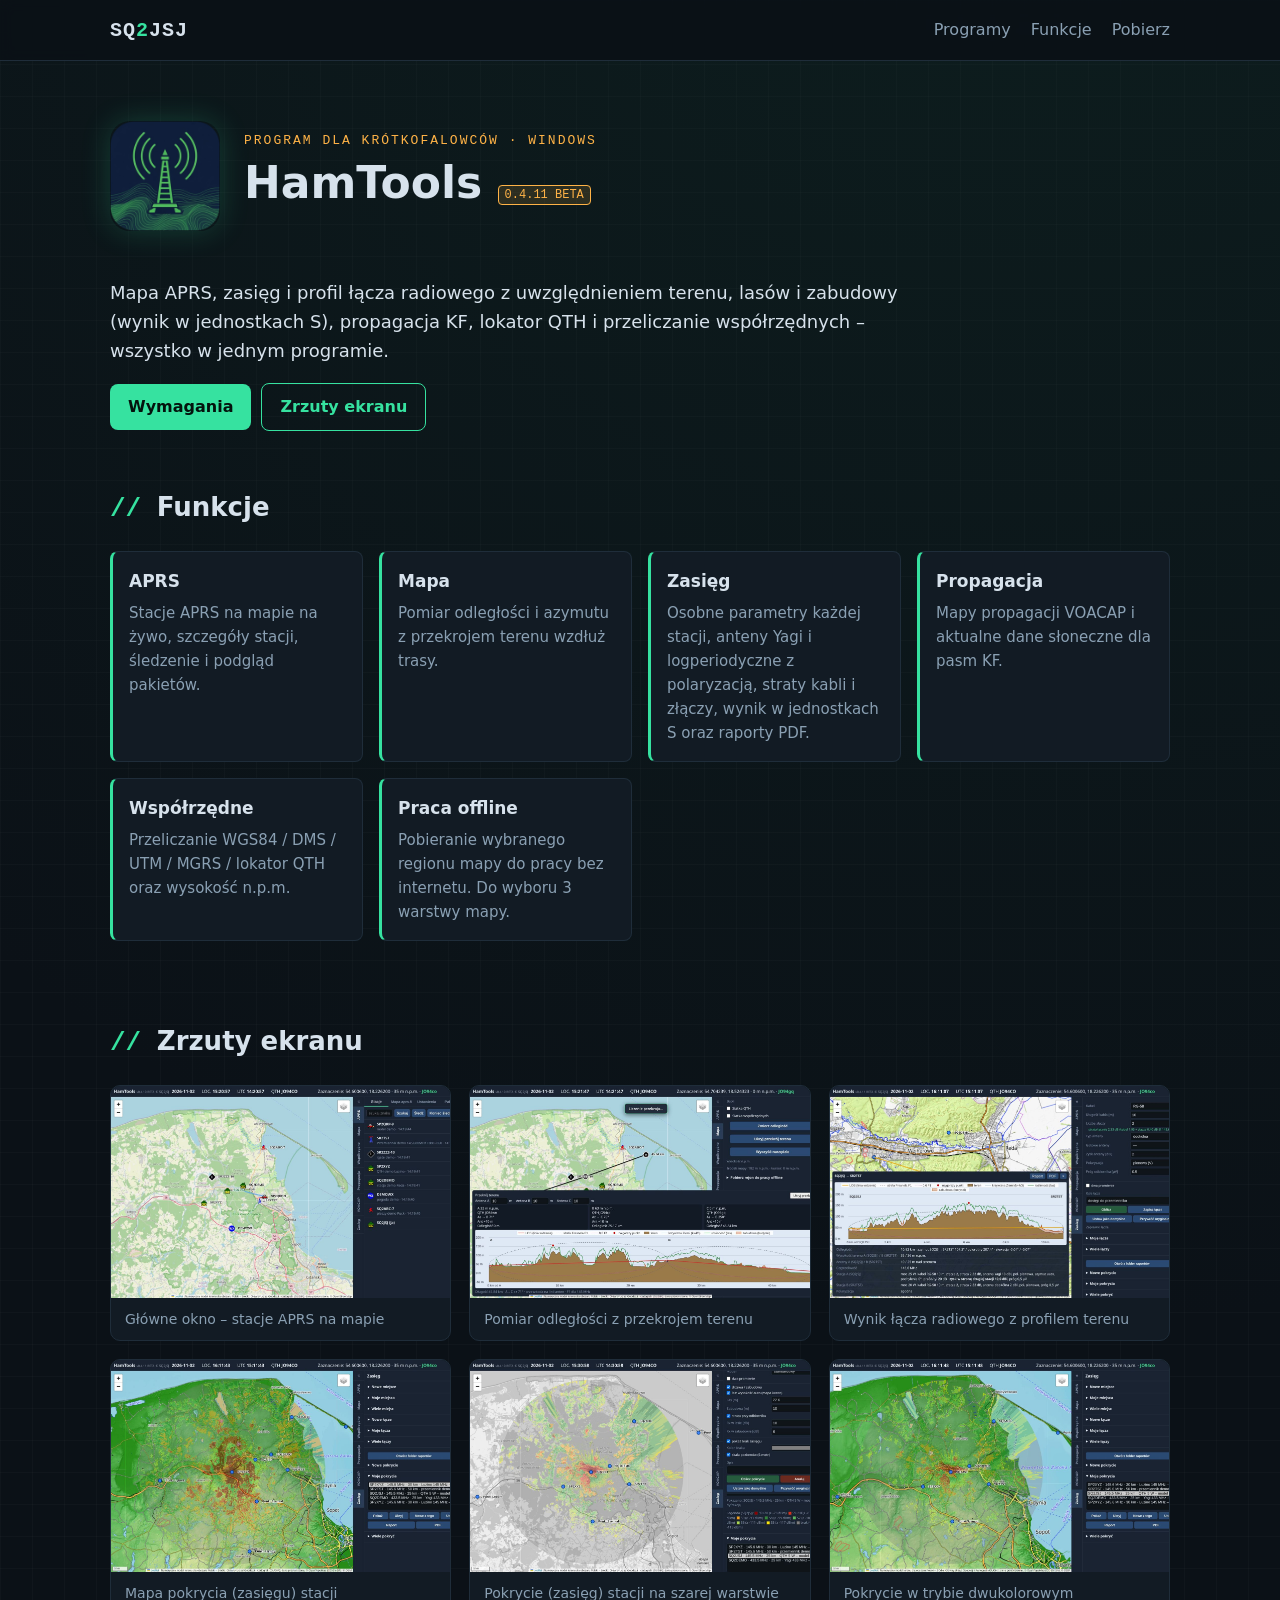
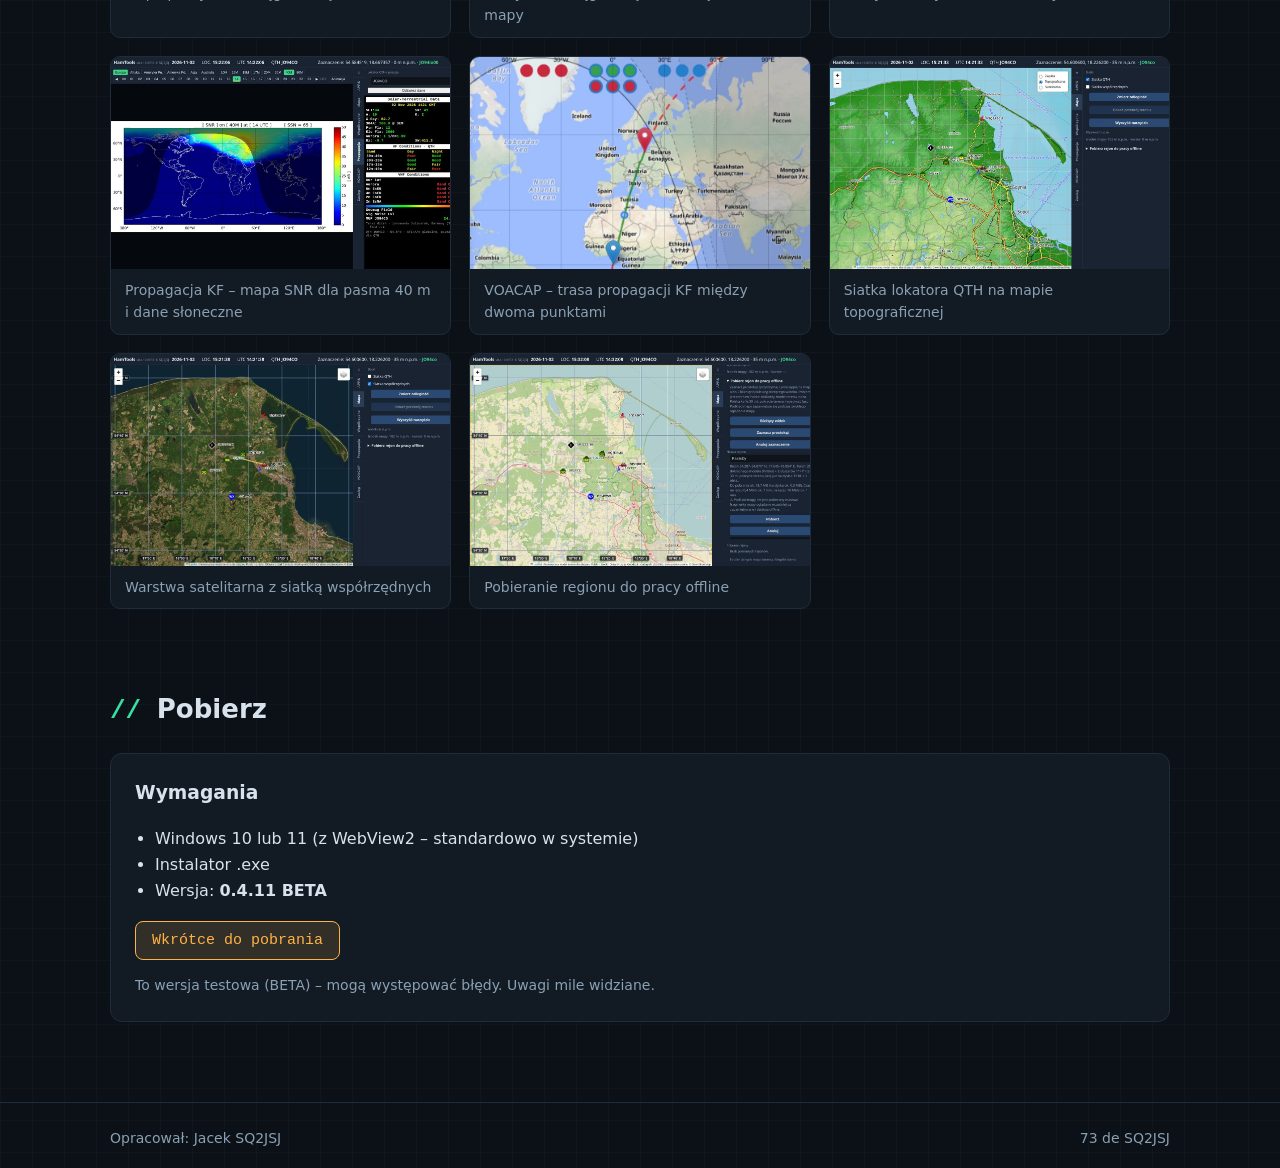
==== programy/hamtools.html @ 062925ce "Strona SQ2JSJ: HamTools" ====
<!DOCTYPE html><html lang="pl"><head><meta charset="utf-8"><meta name="viewport" content="width=device-width,initial-scale=1">
<title>HamTools – program dla krótkofalowców | SQ2JSJ</title><meta name="description" content="HamTools – mapa APRS, zasięg łącza radiowego, propagacja KF, lokator QTH. Program dla Windows.">
<link rel="icon" href="../assets/favicon.png"><link rel="stylesheet" href="../assets/style.css"></head><body>
<header><div class="wrap"><a class="logo" href="../index.html">SQ<span>2</span>JSJ</a><nav><a href="../index.html#programy">Programy</a><a href="#funkcje">Funkcje</a><a href="#pobierz">Pobierz</a></nav></div></header>
<main class="wrap">
<div class="phead"><img src="../assets/img/hamtools-icon.png" alt="Ikona HamTools"><div><div class="tag">Program dla krótkofalowców · Windows</div><h1>HamTools <span class="badge">0.4.11 BETA</span></h1></div></div>
<p style="font-size:18px;max-width:800px">Mapa APRS, zasięg i profil łącza radiowego z uwzględnieniem terenu, lasów i zabudowy (wynik w jednostkach S), propagacja KF, lokator QTH i przeliczanie współrzędnych – wszystko w jednym programie.</p>
<p><a class="btn" href="#pobierz">Wymagania</a><a class="btn ghost" href="#galeria">Zrzuty ekranu</a></p>
<section id="funkcje"><h2>Funkcje</h2><div class="feat">
<div><h3>APRS</h3><p>Stacje APRS na mapie na żywo, szczegóły stacji, śledzenie i podgląd pakietów.</p></div>
<div><h3>Mapa</h3><p>Pomiar odległości i azymutu z przekrojem terenu wzdłuż trasy.</p></div>
<div><h3>Zasięg</h3><p>Osobne parametry każdej stacji, anteny Yagi i logperiodyczne z polaryzacją, straty kabli i złączy, wynik w jednostkach S oraz raporty PDF.</p></div>
<div><h3>Propagacja</h3><p>Mapy propagacji VOACAP i aktualne dane słoneczne dla pasm KF.</p></div>
<div><h3>Współrzędne</h3><p>Przeliczanie WGS84 / DMS / UTM / MGRS / lokator QTH oraz wysokość n.p.m.</p></div>
<div><h3>Praca offline</h3><p>Pobieranie wybranego regionu mapy do pracy bez internetu. Do wyboru 3 warstwy mapy.</p></div>
</div></section>
<section id="galeria"><h2>Zrzuty ekranu</h2><div class="gal">
<figure><img src="../assets/img/01-glowne.jpg" alt="Główne okno – stacje APRS na mapie" loading="lazy"><figcaption>Główne okno – stacje APRS na mapie</figcaption></figure>
<figure><img src="../assets/img/16-przekroj.jpg" alt="Pomiar odległości z przekrojem terenu" loading="lazy"><figcaption>Pomiar odległości z przekrojem terenu</figcaption></figure>
<figure><img src="../assets/img/27-wynik-lacza.jpg" alt="Wynik łącza radiowego z profilem terenu" loading="lazy"><figcaption>Wynik łącza radiowego z profilem terenu</figcaption></figure>
<figure><img src="../assets/img/32-pokrycie-mapa.jpg" alt="Mapa pokrycia (zasięgu) stacji" loading="lazy"><figcaption>Mapa pokrycia (zasięgu) stacji</figcaption></figure>
<figure><img src="../assets/img/32b-pokrycie-szara.jpg" alt="Pokrycie (zasięg) stacji na szarej warstwie mapy" loading="lazy"><figcaption>Pokrycie (zasięg) stacji na szarej warstwie mapy</figcaption></figure>
<figure><img src="../assets/img/33-pokrycie-dwukolor.jpg" alt="Pokrycie w trybie dwukolorowym" loading="lazy"><figcaption>Pokrycie w trybie dwukolorowym</figcaption></figure>
<figure><img src="../assets/img/19-propagacja.jpg" alt="Propagacja KF – mapa SNR dla pasma 40 m i dane słoneczne" loading="lazy"><figcaption>Propagacja KF – mapa SNR dla pasma 40 m i dane słoneczne</figcaption></figure>
<figure><img src="../assets/img/37-voacap-mapa.jpg" alt="VOACAP – trasa propagacji KF między dwoma punktami" loading="lazy"><figcaption>VOACAP – trasa propagacji KF między dwoma punktami</figcaption></figure>
<figure><img src="../assets/img/13-mapa-topo-qth.jpg" alt="Siatka lokatora QTH na mapie topograficznej" loading="lazy"><figcaption>Siatka lokatora QTH na mapie topograficznej</figcaption></figure>
<figure><img src="../assets/img/14-mapa-sat-wsp.jpg" alt="Warstwa satelitarna z siatką współrzędnych" loading="lazy"><figcaption>Warstwa satelitarna z siatką współrzędnych</figcaption></figure>
<figure><img src="../assets/img/16b-offline.jpg" alt="Pobieranie regionu do pracy offline" loading="lazy"><figcaption>Pobieranie regionu do pracy offline</figcaption></figure>
</div></section>
<section id="pobierz"><h2>Pobierz</h2><div class="req"><h3 style="margin-top:0">Wymagania</h3><ul>
<li>Windows 10 lub 11 (z WebView2 – standardowo w systemie)</li><li>Instalator .exe</li><li>Wersja: <strong>0.4.11 BETA</strong></li></ul>
<span class="badge soonbadge">Wkrótce do pobrania</span>
<p style="color:var(--mut);font-size:14px;margin-bottom:0">To wersja testowa (BETA) – mogą występować błędy. Uwagi mile widziane.</p></div></section>
</main><div id="lb"><img alt=""></div><footer><div class="wrap"><span>Opracował: Jacek SQ2JSJ</span><span>73 de SQ2JSJ</span></div></footer>
<script>const lb=document.getElementById('lb');document.querySelectorAll('.gal img').forEach(i=>i.onclick=()=>{lb.firstChild.src=i.src;lb.style.display='flex'});lb.onclick=()=>lb.style.display='none';</script>
</body></html>
---- assets/style.css ----
:root{--bg:#0b1117;--panel:#121b24;--line:#1f2d3a;--txt:#d7e2ec;--mut:#8aa0b3;--acc:#36e2a0;--acc2:#ffb347}
*{box-sizing:border-box}html{scroll-behavior:smooth}
body{margin:0;font:16px/1.6 system-ui,"Segoe UI",Roboto,sans-serif;color:var(--txt);background:var(--bg);background-image:radial-gradient(circle at 80% -10%,#123a2e55,transparent 50%),linear-gradient(#ffffff05 1px,transparent 1px),linear-gradient(90deg,#ffffff05 1px,transparent 1px);background-size:auto,32px 32px,32px 32px}
a{color:var(--acc)}.wrap{max-width:1100px;margin:0 auto;padding:0 20px}
header{border-bottom:1px solid var(--line);background:#0b1117dd;position:sticky;top:0;z-index:5;backdrop-filter:blur(6px)}
header .wrap{display:flex;align-items:center;justify-content:space-between;height:60px}
.logo{font:700 20px ui-monospace,Consolas,monospace;color:var(--txt);text-decoration:none;letter-spacing:1px}.logo span{color:var(--acc)}
nav a{color:var(--mut);text-decoration:none;margin-left:20px}nav a:hover{color:var(--acc)}
.hero{padding:80px 0 50px}.hero h1{font-size:clamp(32px,6vw,56px);margin:0 0 10px;line-height:1.1}
.hero h1 .cs{font-family:ui-monospace,Consolas,monospace;color:var(--acc);text-shadow:0 0 18px #36e2a066}
.hero p{color:var(--mut);max-width:640px;font-size:18px}.tag{font:13px ui-monospace,monospace;color:var(--acc2);letter-spacing:2px;text-transform:uppercase}
.wave{height:40px;margin-top:20px;opacity:.7}
section{padding:40px 0}h2{font-size:26px;margin:0 0 20px}h2:before{content:"// ";color:var(--acc);font-family:monospace}
.cards{display:grid;grid-template-columns:repeat(auto-fill,minmax(300px,1fr));gap:20px}
.card{background:var(--panel);border:1px solid var(--line);border-radius:12px;padding:22px;display:flex;flex-direction:column;transition:.2s}
.card:hover{border-color:var(--acc);transform:translateY(-2px)}
.card .top{display:flex;gap:14px;align-items:center}.card img{width:56px;height:56px;border-radius:10px}
.card h3{margin:0}.card p{color:var(--mut);flex:1}.ver{font:12px monospace;color:var(--acc2)}
.card.soon{border-style:dashed;opacity:.6;justify-content:center;text-align:center}
.btn{display:inline-block;padding:10px 18px;border-radius:8px;background:var(--acc);color:#04130d;font-weight:700;text-decoration:none;border:0}
.btn.ghost{background:transparent;color:var(--acc);border:1px solid var(--acc)}.btn+.btn{margin-left:10px}
.phead{display:flex;gap:24px;align-items:center;flex-wrap:wrap;padding:60px 0 30px}.phead img{width:110px;height:110px;border-radius:20px;box-shadow:0 0 30px #36e2a033}
.phead h1{margin:0;font-size:44px}
.feat{display:grid;grid-template-columns:repeat(auto-fill,minmax(250px,1fr));gap:16px}
.feat div{background:var(--panel);border:1px solid var(--line);border-left:3px solid var(--acc);border-radius:8px;padding:16px}.feat h3{margin:0 0 6px;font-size:17px}.feat p{margin:0;color:var(--mut);font-size:15px}
.gal{display:grid;grid-template-columns:repeat(auto-fill,minmax(320px,1fr));gap:18px}
.gal figure{margin:0;background:var(--panel);border:1px solid var(--line);border-radius:10px;overflow:hidden}
.gal img{width:100%;display:block;aspect-ratio:16/10;object-fit:cover;object-position:top left;cursor:zoom-in}.gal figcaption{padding:10px 14px;color:var(--mut);font-size:14px}
.req{background:var(--panel);border:1px solid var(--line);border-radius:12px;padding:24px}.req ul{margin:0 0 18px;padding-left:20px}
.badge{font:12px monospace;background:#ffb34722;color:var(--acc2);border:1px solid var(--acc2);border-radius:4px;padding:2px 6px}
#lb{position:fixed;inset:0;background:#000d;display:none;align-items:center;justify-content:center;z-index:9;cursor:zoom-out}#lb img{max-width:95vw;max-height:92vh}
footer{border-top:1px solid var(--line);margin-top:40px;padding:24px 0;color:var(--mut);font-size:14px}footer .wrap{display:flex;justify-content:space-between;flex-wrap:wrap;gap:8px}
@media(max-width:600px){nav a{margin-left:12px;font-size:14px}.hero{padding:50px 0 30px}.phead h1{font-size:34px}.btn+.btn{margin:10px 0 0}}
.soonbadge{display:inline-block;font-size:15px;padding:10px 16px;border-radius:8px}
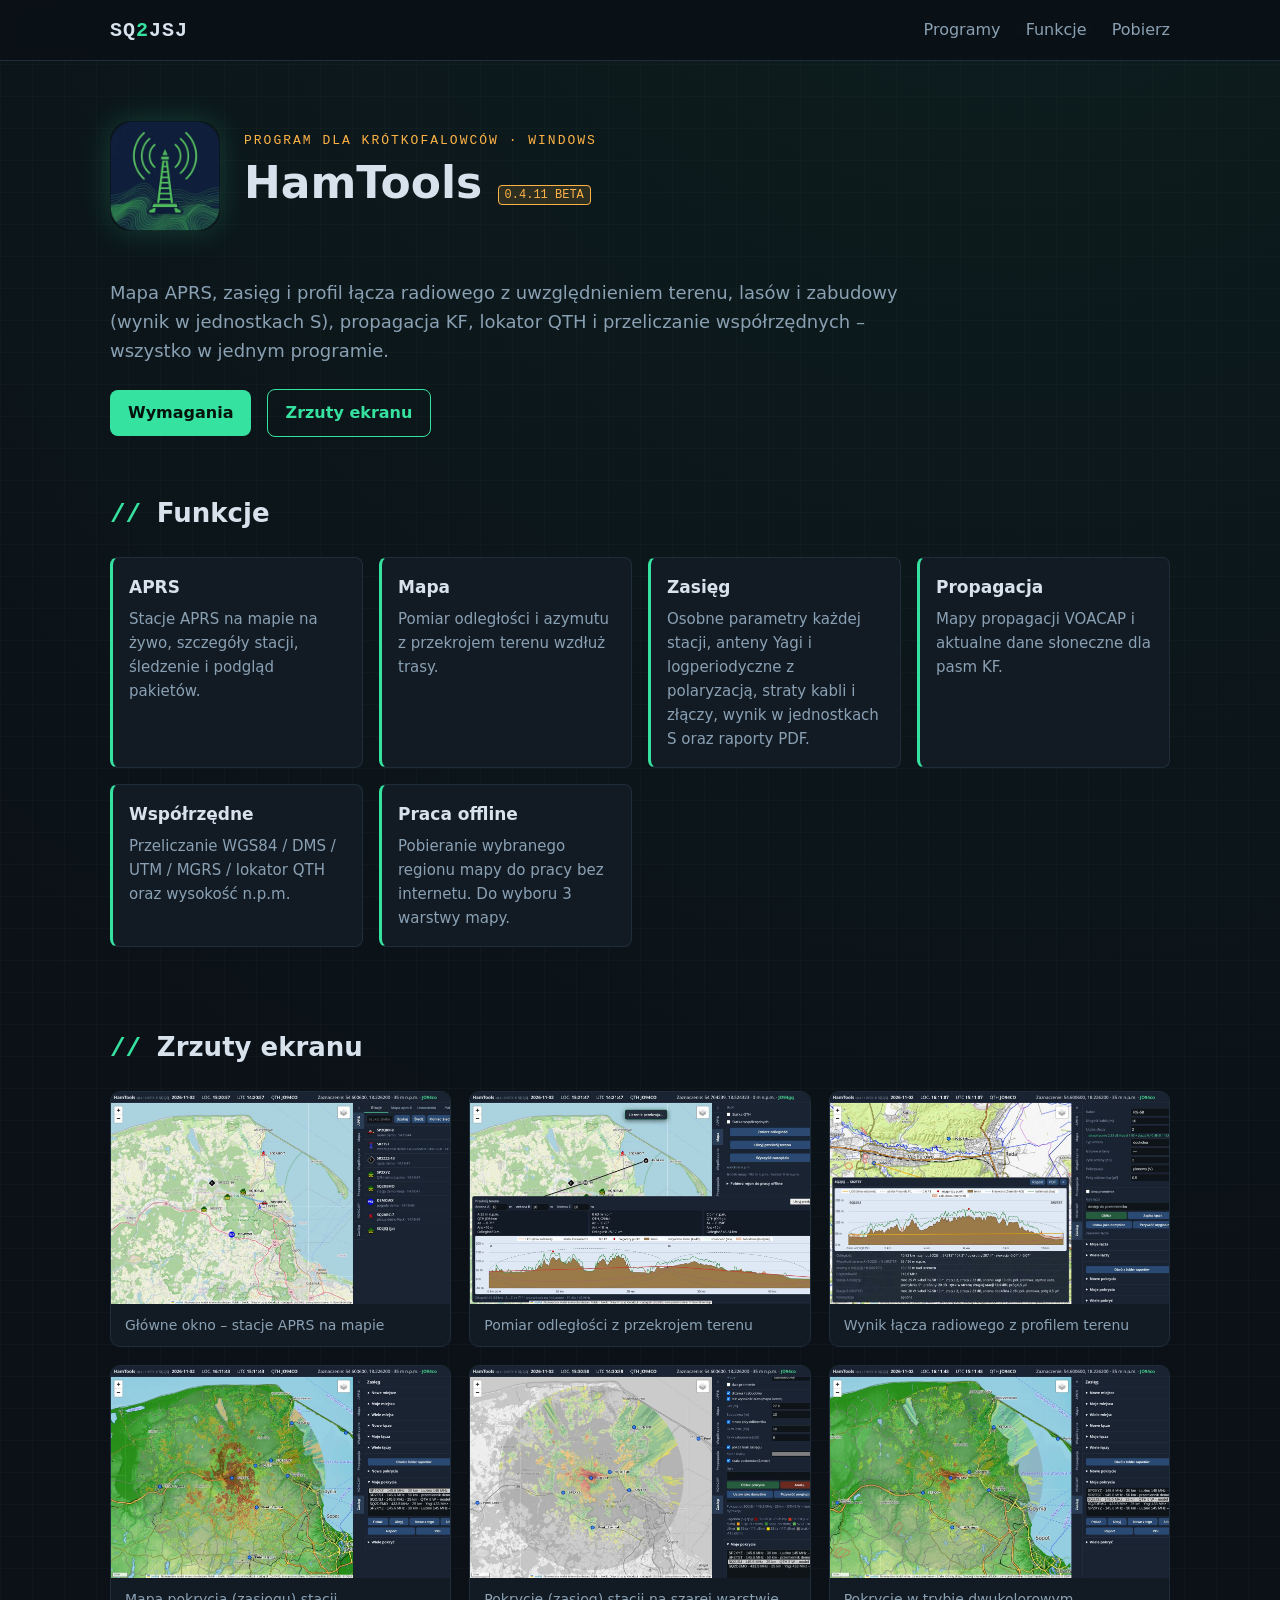
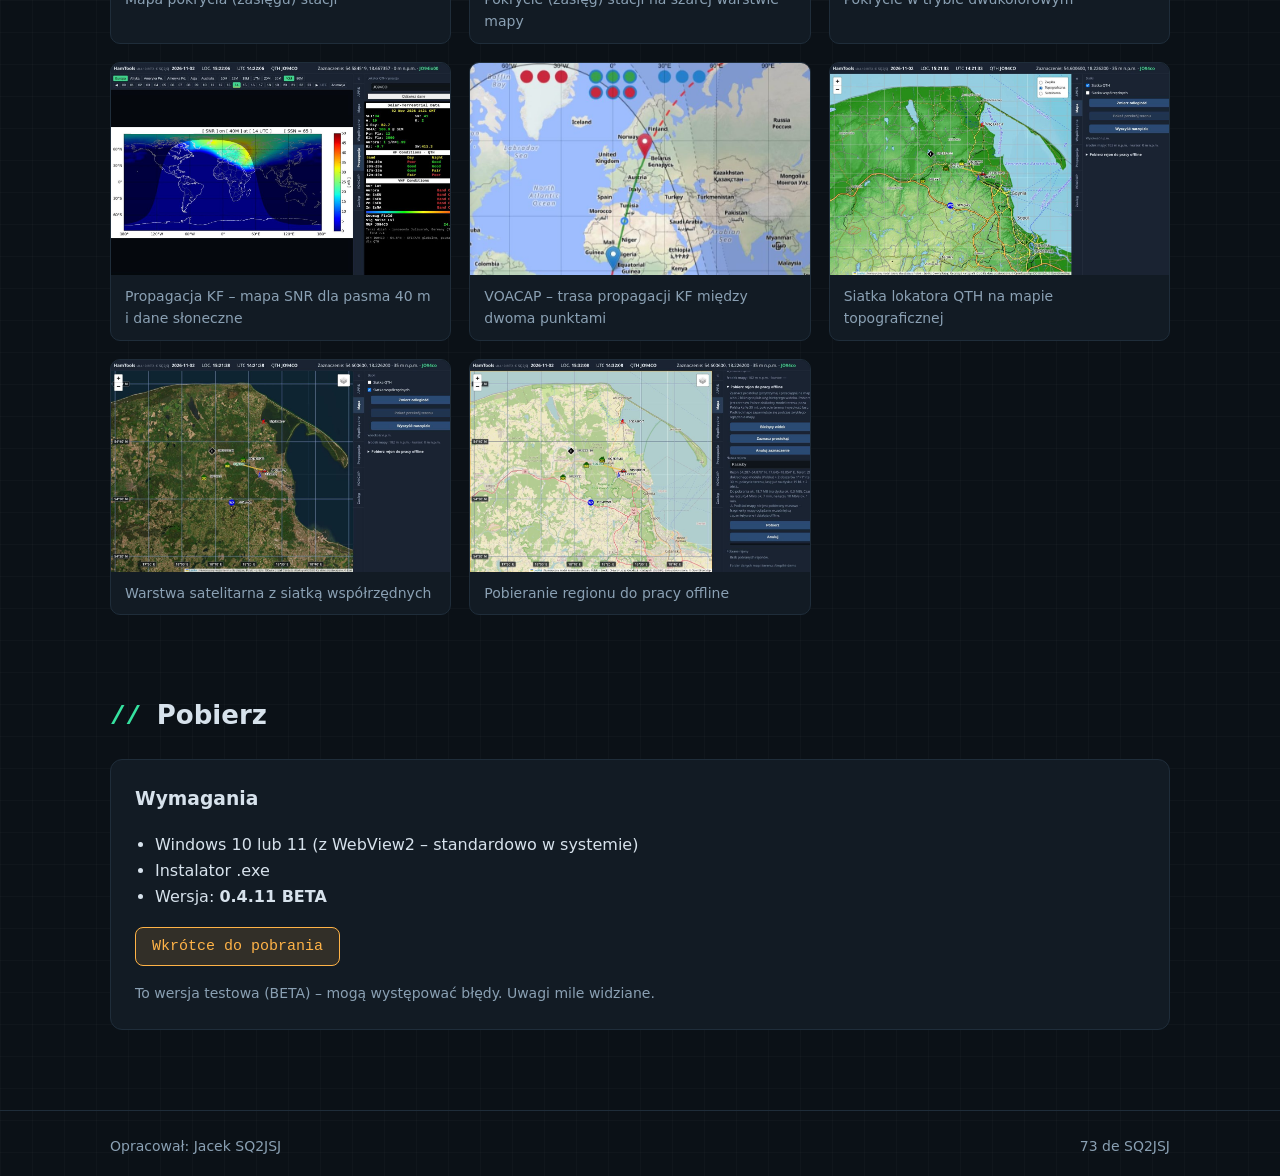
==== commit fb079800: "Update hamtools.html" ====
--- a/programy/hamtools.html
+++ b/programy/hamtools.html
@@ -1,36 +1,92 @@
-<!DOCTYPE html><html lang="pl"><head><meta charset="utf-8"><meta name="viewport" content="width=device-width,initial-scale=1">
-<title>HamTools – program dla krótkofalowców | SQ2JSJ</title><meta name="description" content="HamTools – mapa APRS, zasięg łącza radiowego, propagacja KF, lokator QTH. Program dla Windows.">
-<link rel="icon" href="../assets/favicon.png"><link rel="stylesheet" href="../assets/style.css"></head><body>
-<header><div class="wrap"><a class="logo" href="../index.html">SQ<span>2</span>JSJ</a><nav><a href="../index.html#programy">Programy</a><a href="#funkcje">Funkcje</a><a href="#pobierz">Pobierz</a></nav></div></header>
+<!DOCTYPE html>
+<html lang="pl">
+<head>
+<meta charset="utf-8">
+<meta name="viewport" content="width=device-width,initial-scale=1">
+<title>HamTools – program dla krótkofalowców | SQ2JSJ</title>
+<meta name="description" content="HamTools – mapa APRS, zasięg łącza radiowego, propagacja KF, lokator QTH. Program dla Windows.">
+<link rel="icon" href="../assets/favicon.png">
+<link rel="stylesheet" href="../assets/style.css">
+</head>
+<body>
+<header>
+  <div class="wrap">
+    <a class="logo" href="../index.html">SQ<span>2</span>JSJ</a>
+    <nav>
+      <a href="../index.html#programy">Programy</a>
+      <a href="#funkcje">Funkcje</a>
+      <a href="#pobierz">Pobierz</a>
+    </nav>
+  </div>
+</header>
 <main class="wrap">
-<div class="phead"><img src="../assets/img/hamtools-icon.png" alt="Ikona HamTools"><div><div class="tag">Program dla krótkofalowców · Windows</div><h1>HamTools <span class="badge">0.4.11 BETA</span></h1></div></div>
-<p style="font-size:18px;max-width:800px">Mapa APRS, zasięg i profil łącza radiowego z uwzględnieniem terenu, lasów i zabudowy (wynik w jednostkach S), propagacja KF, lokator QTH i przeliczanie współrzędnych – wszystko w jednym programie.</p>
-<p><a class="btn" href="#pobierz">Wymagania</a><a class="btn ghost" href="#galeria">Zrzuty ekranu</a></p>
-<section id="funkcje"><h2>Funkcje</h2><div class="feat">
-<div><h3>APRS</h3><p>Stacje APRS na mapie na żywo, szczegóły stacji, śledzenie i podgląd pakietów.</p></div>
-<div><h3>Mapa</h3><p>Pomiar odległości i azymutu z przekrojem terenu wzdłuż trasy.</p></div>
-<div><h3>Zasięg</h3><p>Osobne parametry każdej stacji, anteny Yagi i logperiodyczne z polaryzacją, straty kabli i złączy, wynik w jednostkach S oraz raporty PDF.</p></div>
-<div><h3>Propagacja</h3><p>Mapy propagacji VOACAP i aktualne dane słoneczne dla pasm KF.</p></div>
-<div><h3>Współrzędne</h3><p>Przeliczanie WGS84 / DMS / UTM / MGRS / lokator QTH oraz wysokość n.p.m.</p></div>
-<div><h3>Praca offline</h3><p>Pobieranie wybranego regionu mapy do pracy bez internetu. Do wyboru 3 warstwy mapy.</p></div>
-</div></section>
-<section id="galeria"><h2>Zrzuty ekranu</h2><div class="gal">
-<figure><img src="../assets/img/01-glowne.jpg" alt="Główne okno – stacje APRS na mapie" loading="lazy"><figcaption>Główne okno – stacje APRS na mapie</figcaption></figure>
-<figure><img src="../assets/img/16-przekroj.jpg" alt="Pomiar odległości z przekrojem terenu" loading="lazy"><figcaption>Pomiar odległości z przekrojem terenu</figcaption></figure>
-<figure><img src="../assets/img/27-wynik-lacza.jpg" alt="Wynik łącza radiowego z profilem terenu" loading="lazy"><figcaption>Wynik łącza radiowego z profilem terenu</figcaption></figure>
-<figure><img src="../assets/img/32-pokrycie-mapa.jpg" alt="Mapa pokrycia (zasięgu) stacji" loading="lazy"><figcaption>Mapa pokrycia (zasięgu) stacji</figcaption></figure>
-<figure><img src="../assets/img/32b-pokrycie-szara.jpg" alt="Pokrycie (zasięg) stacji na szarej warstwie mapy" loading="lazy"><figcaption>Pokrycie (zasięg) stacji na szarej warstwie mapy</figcaption></figure>
-<figure><img src="../assets/img/33-pokrycie-dwukolor.jpg" alt="Pokrycie w trybie dwukolorowym" loading="lazy"><figcaption>Pokrycie w trybie dwukolorowym</figcaption></figure>
-<figure><img src="../assets/img/19-propagacja.jpg" alt="Propagacja KF – mapa SNR dla pasma 40 m i dane słoneczne" loading="lazy"><figcaption>Propagacja KF – mapa SNR dla pasma 40 m i dane słoneczne</figcaption></figure>
-<figure><img src="../assets/img/37-voacap-mapa.jpg" alt="VOACAP – trasa propagacji KF między dwoma punktami" loading="lazy"><figcaption>VOACAP – trasa propagacji KF między dwoma punktami</figcaption></figure>
-<figure><img src="../assets/img/13-mapa-topo-qth.jpg" alt="Siatka lokatora QTH na mapie topograficznej" loading="lazy"><figcaption>Siatka lokatora QTH na mapie topograficznej</figcaption></figure>
-<figure><img src="../assets/img/14-mapa-sat-wsp.jpg" alt="Warstwa satelitarna z siatką współrzędnych" loading="lazy"><figcaption>Warstwa satelitarna z siatką współrzędnych</figcaption></figure>
-<figure><img src="../assets/img/16b-offline.jpg" alt="Pobieranie regionu do pracy offline" loading="lazy"><figcaption>Pobieranie regionu do pracy offline</figcaption></figure>
-</div></section>
-<section id="pobierz"><h2>Pobierz</h2><div class="req"><h3 style="margin-top:0">Wymagania</h3><ul>
-<li>Windows 10 lub 11 (z WebView2 – standardowo w systemie)</li><li>Instalator .exe</li><li>Wersja: <strong>0.4.11 BETA</strong></li></ul>
-<span class="badge soonbadge">Wkrótce do pobrania</span>
-<p style="color:var(--mut);font-size:14px;margin-bottom:0">To wersja testowa (BETA) – mogą występować błędy. Uwagi mile widziane.</p></div></section>
-</main><div id="lb"><img alt=""></div><footer><div class="wrap"><span>Opracował: Jacek SQ2JSJ</span><span>73 de SQ2JSJ</span></div></footer>
-<script>const lb=document.getElementById('lb');document.querySelectorAll('.gal img').forEach(i=>i.onclick=()=>{lb.firstChild.src=i.src;lb.style.display='flex'});lb.onclick=()=>lb.style.display='none';</script>
-</body></html>
+  <div class="phead">
+    <img src="../assets/img/hamtools-icon.png" alt="Ikona HamTools">
+    <div>
+      <div class="tag">Program dla krótkofalowców · Windows</div>
+      <h1>HamTools <span class="badge">0.4.11 BETA</span></h1>
+    </div>
+  </div>
+  <p style="font-size:18px;max-width:800px;color:var(--mut)">Mapa APRS, zasięg i profil łącza radiowego z uwzględnieniem terenu, lasów i zabudowy (wynik w jednostkach S), propagacja KF, lokator QTH i przeliczanie współrzędnych – wszystko w jednym programie.</p>
+  <p style="margin-top:24px">
+    <a class="btn" href="#pobierz">Wymagania</a>
+    <a class="btn ghost" href="#galeria">Zrzuty ekranu</a>
+  </p>
+
+  <section id="funkcje">
+    <h2>Funkcje</h2>
+    <div class="feat">
+      <div><h3>APRS</h3><p>Stacje APRS na mapie na żywo, szczegóły stacji, śledzenie i podgląd pakietów.</p></div>
+      <div><h3>Mapa</h3><p>Pomiar odległości i azymutu z przekrojem terenu wzdłuż trasy.</p></div>
+      <div><h3>Zasięg</h3><p>Osobne parametry każdej stacji, anteny Yagi i logperiodyczne z polaryzacją, straty kabli i złączy, wynik w jednostkach S oraz raporty PDF.</p></div>
+      <div><h3>Propagacja</h3><p>Mapy propagacji VOACAP i aktualne dane słoneczne dla pasm KF.</p></div>
+      <div><h3>Współrzędne</h3><p>Przeliczanie WGS84 / DMS / UTM / MGRS / lokator QTH oraz wysokość n.p.m.</p></div>
+      <div><h3>Praca offline</h3><p>Pobieranie wybranego regionu mapy do pracy bez internetu. Do wyboru 3 warstwy mapy.</p></div>
+    </div>
+  </section>
+
+  <section id="galeria">
+    <h2>Zrzuty ekranu</h2>
+    <div class="gal">
+      <figure><img src="../assets/img/01-glowne.jpg" alt="Główne okno – stacje APRS na mapie" loading="lazy"><figcaption>Główne okno – stacje APRS na mapie</figcaption></figure>
+      <figure><img src="../assets/img/16-przekroj.jpg" alt="Pomiar odległości z przekrojem terenu" loading="lazy"><figcaption>Pomiar odległości z przekrojem terenu</figcaption></figure>
+      <figure><img src="../assets/img/27-wynik-lacza.jpg" alt="Wynik łącza radiowego z profilem terenu" loading="lazy"><figcaption>Wynik łącza radiowego z profilem terenu</figcaption></figure>
+      <figure><img src="../assets/img/32-pokrycie-mapa.jpg" alt="Mapa pokrycia (zasięgu) stacji" loading="lazy"><figcaption>Mapa pokrycia (zasięgu) stacji</figcaption></figure>
+      <figure><img src="../assets/img/32b-pokrycie-szara.jpg" alt="Pokrycie (zasięg) stacji na szarej warstwie mapy" loading="lazy"><figcaption>Pokrycie (zasięg) stacji na szarej warstwie mapy</figcaption></figure>
+      <figure><img src="../assets/img/33-pokrycie-dwukolor.jpg" alt="Pokrycie w trybie dwukolorowym" loading="lazy"><figcaption>Pokrycie w trybie dwukolorowym</figcaption></figure>
+      <figure><img src="../assets/img/19-propagacja.jpg" alt="Propagacja KF – mapa SNR dla pasma 40 m i dane słoneczne" loading="lazy"><figcaption>Propagacja KF – mapa SNR dla pasma 40 m i dane słoneczne</figcaption></figure>
+      <figure><img src="../assets/img/37-voacap-mapa.jpg" alt="VOACAP – trasa propagacji KF między dwoma punktami" loading="lazy"><figcaption>VOACAP – trasa propagacji KF między dwoma punktami</figcaption></figure>
+      <figure><img src="../assets/img/13-mapa-topo-qth.jpg" alt="Siatka lokatora QTH na mapie topograficznej" loading="lazy"><figcaption>Siatka lokatora QTH na mapie topograficznej</figcaption></figure>
+      <figure><img src="../assets/img/14-mapa-sat-wsp.jpg" alt="Warstwa satelitarna z siatką współrzędnych" loading="lazy"><figcaption>Warstwa satelitarna z siatką współrzędnych</figcaption></figure>
+      <figure><img src="../assets/img/16b-offline.jpg" alt="Pobieranie regionu do pracy offline" loading="lazy"><figcaption>Pobieranie regionu do pracy offline</figcaption></figure>
+    </div>
+  </section>
+
+  <section id="pobierz">
+    <h2>Pobierz</h2>
+    <div class="req">
+      <h3 style="margin-top:0">Wymagania</h3>
+      <ul>
+        <li>Windows 10 lub 11 (z WebView2 – standardowo w systemie)</li>
+        <li>Instalator .exe</li>
+        <li>Wersja: <strong>0.4.11 BETA</strong></li>
+      </ul>
+      <span class="badge soonbadge">Wkrótce do pobrania</span>
+      <p style="color:var(--mut);font-size:14px;margin:16px 0 0">To wersja testowa (BETA) – mogą występować błędy. Uwagi mile widziane.</p>
+    </div>
+  </section>
+</main>
+<div id="lb"><img alt=""></div>
+<footer>
+  <div class="wrap">
+    <span>Opracował: Jacek SQ2JSJ</span>
+    <span>73 de SQ2JSJ</span>
+  </div>
+</footer>
+<script>
+const lb=document.getElementById('lb');
+document.querySelectorAll('.gal img').forEach(i=>i.onclick=()=>{lb.firstChild.src=i.src;lb.style.display='flex'});
+lb.onclick=()=>lb.style.display='none';
+</script>
+</body>
+</html>
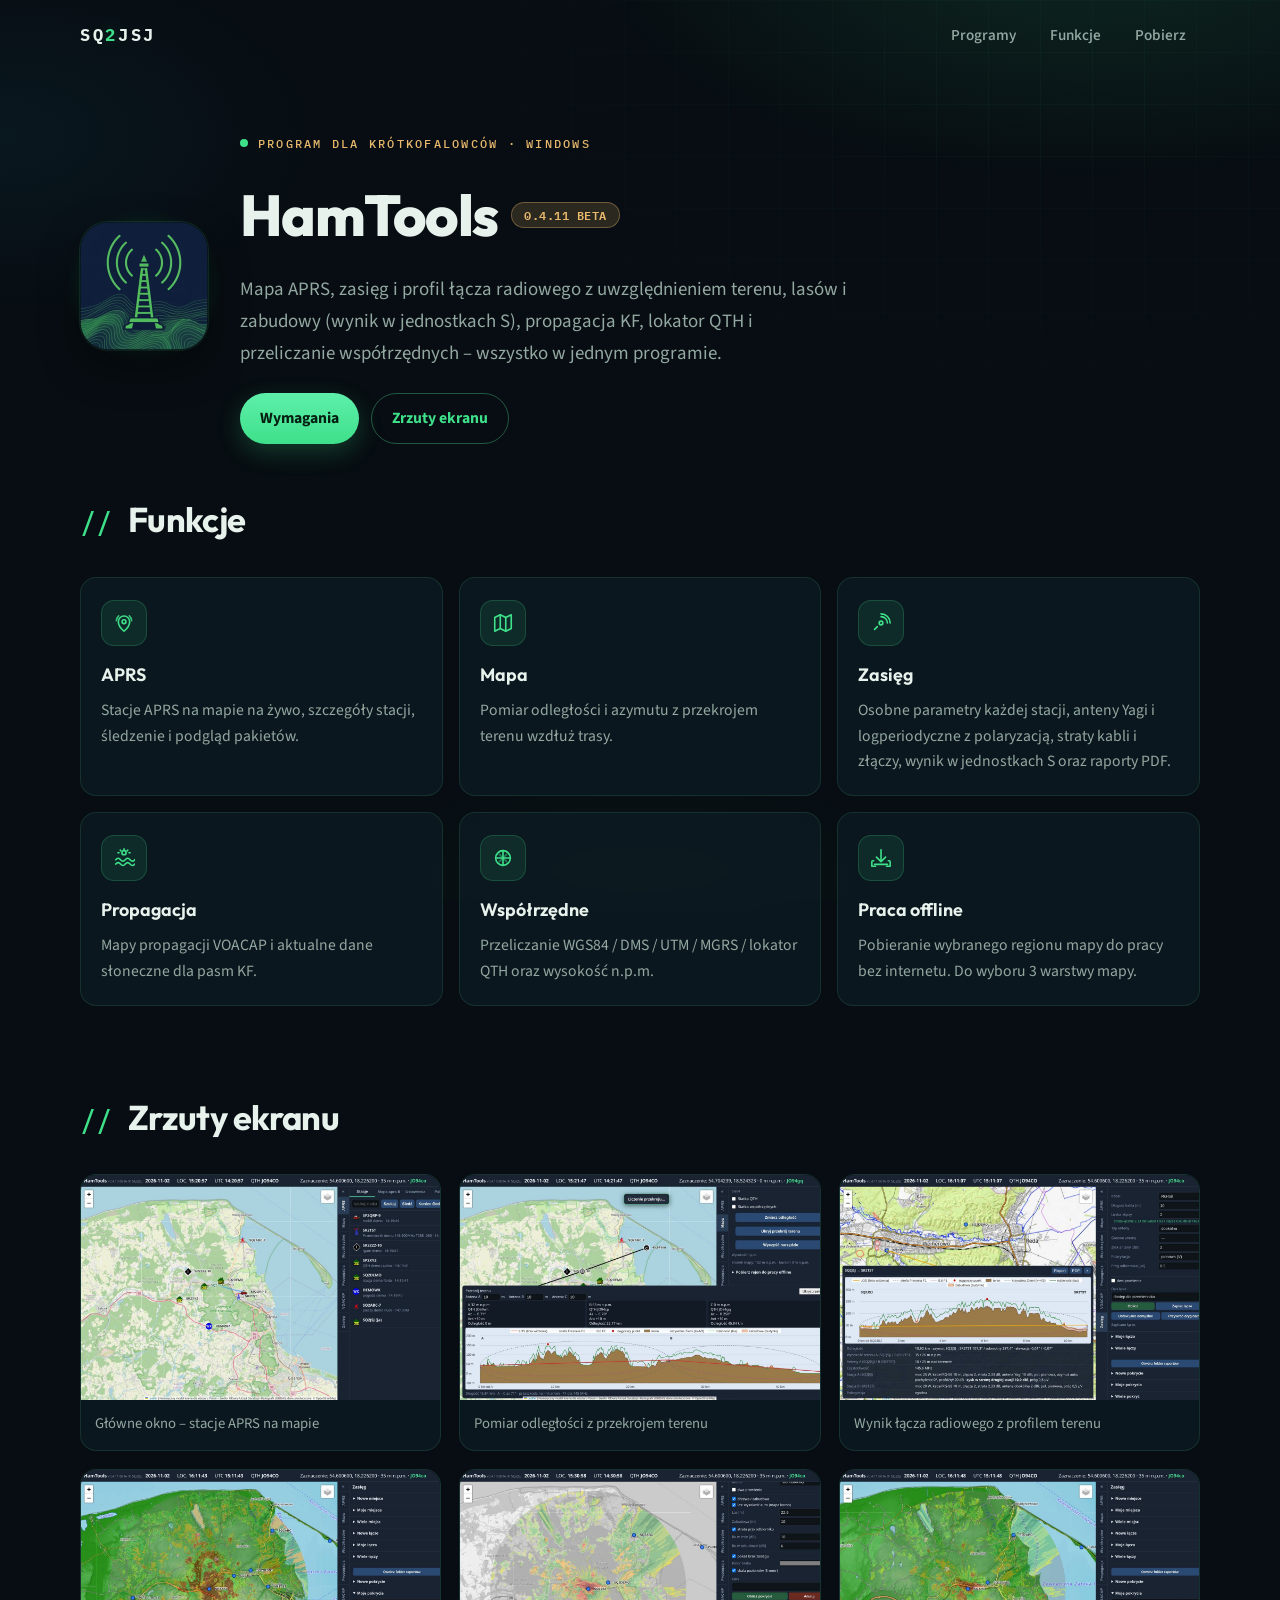
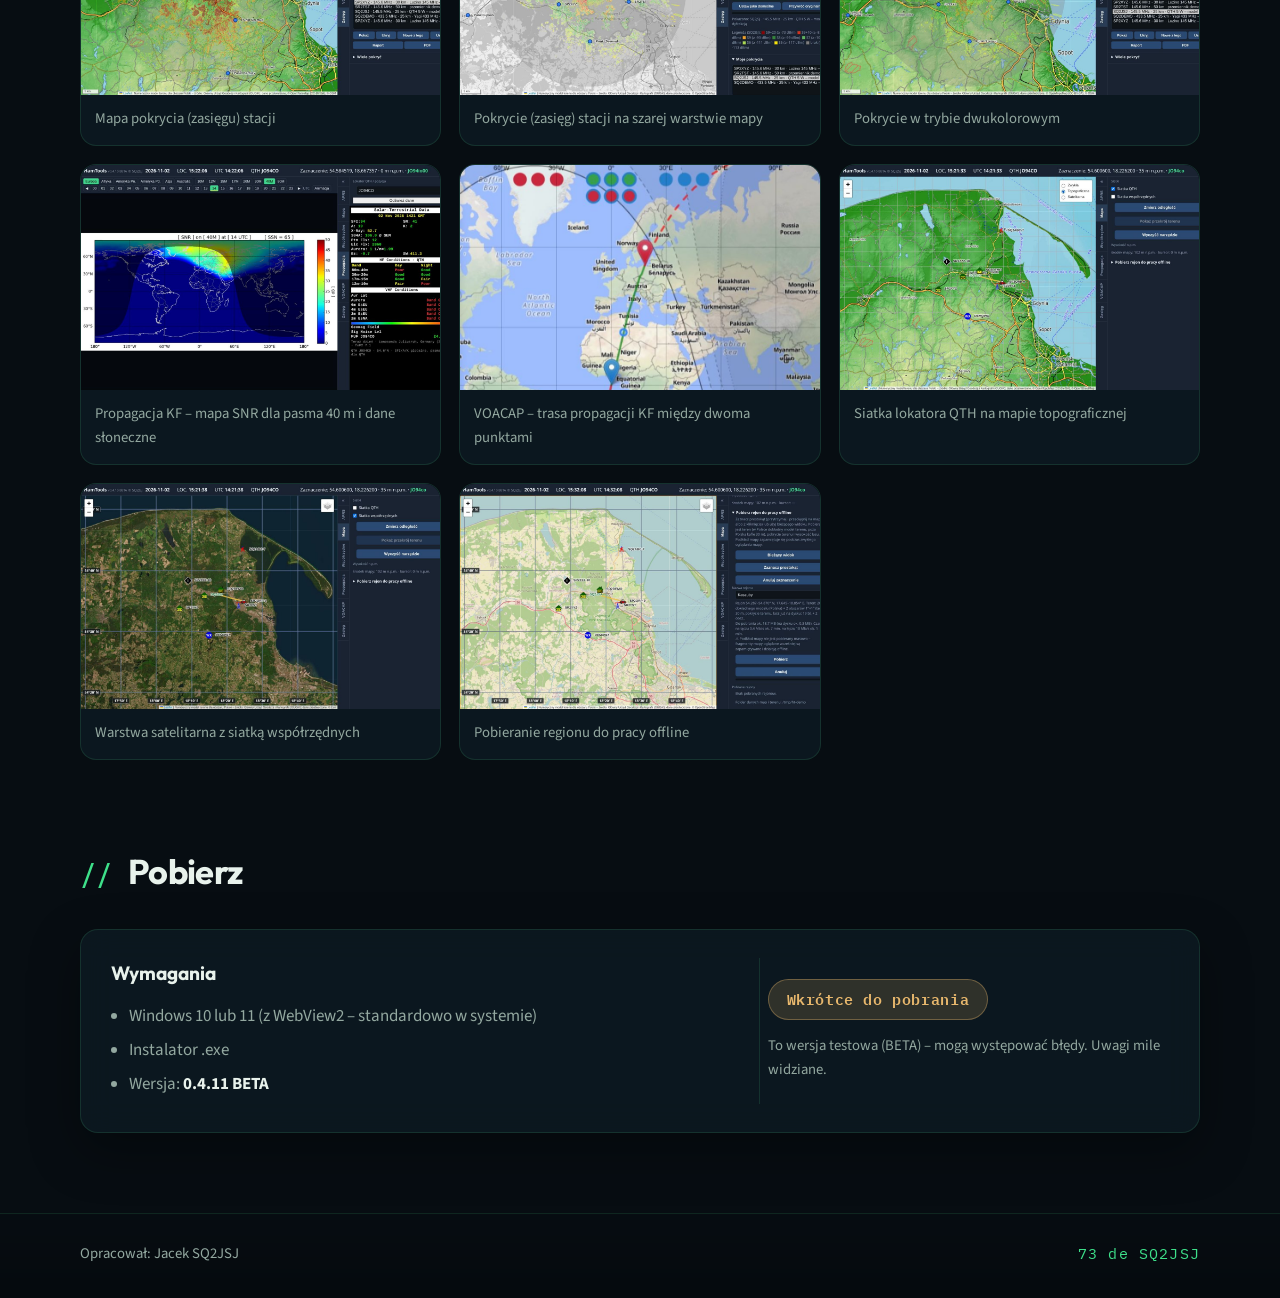
==== commit 307bb315: "Nowy wyglad strony" ====
--- a/programy/hamtools.html
+++ b/programy/hamtools.html
@@ -1,92 +1,273 @@
 <!DOCTYPE html>
 <html lang="pl">
 <head>
-<meta charset="utf-8">
-<meta name="viewport" content="width=device-width,initial-scale=1">
-<title>HamTools – program dla krótkofalowców | SQ2JSJ</title>
-<meta name="description" content="HamTools – mapa APRS, zasięg łącza radiowego, propagacja KF, lokator QTH. Program dla Windows.">
-<link rel="icon" href="../assets/favicon.png">
-<link rel="stylesheet" href="../assets/style.css">
+  <meta charset="utf-8">
+  <meta name="viewport" content="width=device-width, initial-scale=1">
+  <title>HamTools – program dla krótkofalowców | SQ2JSJ</title>
+  <meta name="description" content="HamTools – mapa APRS, zasięg łącza radiowego, propagacja KF, lokator QTH. Program dla Windows.">
+  <meta name="theme-color" content="#070d12">
+  <link rel="icon" href="../assets/favicon.png">
+  <link rel="preconnect" href="https://fonts.googleapis.com">
+  <link rel="preconnect" href="https://fonts.gstatic.com" crossorigin>
+  <link href="https://fonts.googleapis.com/css2?family=IBM+Plex+Mono:wght@400;500;600;700&family=Outfit:wght@500;600;700;800&family=Source+Sans+3:wght@400;500;600;700&display=swap" rel="stylesheet">
+  <link rel="stylesheet" href="../assets/style.css">
 </head>
 <body>
-<header>
-  <div class="wrap">
-    <a class="logo" href="../index.html">SQ<span>2</span>JSJ</a>
-    <nav>
-      <a href="../index.html#programy">Programy</a>
-      <a href="#funkcje">Funkcje</a>
-      <a href="#pobierz">Pobierz</a>
-    </nav>
+  <div class="page-bg" aria-hidden="true"></div>
+  <a class="skip" href="#tresc">Przejdź do treści</a>
+  <header class="site-header">
+    <div class="wrap header-inner">
+      <a class="logo" href="../index.html">SQ<span>2</span>JSJ</a>
+      <button class="nav-toggle" type="button" aria-label="Menu" aria-expanded="false" aria-controls="site-nav">
+        <span></span><span></span><span></span>
+      </button>
+      <nav id="site-nav">
+        <a href="../index.html#programy">Programy</a>
+        <a href="#funkcje">Funkcje</a>
+        <a href="#pobierz">Pobierz</a>
+      </nav>
+    </div>
+  </header>
+  <main id="tresc" class="wrap">
+    <div class="phead reveal">
+      <div class="phead-icon">
+        <img src="../assets/img/hamtools-icon.png" alt="Ikona HamTools" width="128" height="128">
+      </div>
+      <div>
+        <p class="tag"><span class="dot" aria-hidden="true"></span>Program dla krótkofalowców · Windows</p>
+        <h1>HamTools <span class="badge">0.4.11 BETA</span></h1>
+        <p class="lead">Mapa APRS, zasięg i profil łącza radiowego z uwzględnieniem terenu, lasów i zabudowy (wynik w jednostkach S), propagacja KF, lokator QTH i przeliczanie współrzędnych – wszystko w jednym programie.</p>
+        <div class="hero-actions">
+          <a class="btn" href="#pobierz">Wymagania</a>
+          <a class="btn ghost" href="#galeria">Zrzuty ekranu</a>
+        </div>
+      </div>
+    </div>
+
+    <section id="funkcje">
+      <h2 class="reveal">Funkcje</h2>
+      <div class="feat">
+        <article class="reveal">
+          <div class="feat-icon">
+            <svg viewBox="0 0 24 24" fill="none" stroke="currentColor" stroke-width="1.75" stroke-linecap="round" stroke-linejoin="round" aria-hidden="true">
+              <path d="M12 21s-6.2-5.2-6.2-10.4a6.2 6.2 0 1 1 12.4 0C18.2 15.8 12 21 12 21z"/>
+              <circle cx="12" cy="10.6" r="2.1"/>
+              <path d="M17.8 4.2c1.6 1.4 2.5 3.3 2.5 5.4" opacity=".85"/>
+              <path d="M6.2 4.2C4.6 5.6 3.7 7.5 3.7 9.6" opacity=".85"/>
+            </svg>
+          </div>
+          <h3>APRS</h3>
+          <p>Stacje APRS na mapie na żywo, szczegóły stacji, śledzenie i podgląd pakietów.</p>
+        </article>
+        <article class="reveal reveal-delay-1">
+          <div class="feat-icon">
+            <svg viewBox="0 0 24 24" fill="none" stroke="currentColor" stroke-width="1.75" stroke-linecap="round" stroke-linejoin="round" aria-hidden="true">
+              <polygon points="3 6 9 3 15 6 21 3 21 18 15 21 9 18 3 21"/>
+              <line x1="9" y1="3" x2="9" y2="18"/>
+              <line x1="15" y1="6" x2="15" y2="21"/>
+            </svg>
+          </div>
+          <h3>Mapa</h3>
+          <p>Pomiar odległości i azymutu z przekrojem terenu wzdłuż trasy.</p>
+        </article>
+        <article class="reveal reveal-delay-2">
+          <div class="feat-icon">
+            <svg viewBox="0 0 24 24" fill="none" stroke="currentColor" stroke-width="1.75" stroke-linecap="round" stroke-linejoin="round" aria-hidden="true">
+              <circle cx="12" cy="12" r="2"/>
+              <path d="M12 5a7 7 0 0 1 7 7"/>
+              <path d="M12 2a10 10 0 0 1 10 10"/>
+              <path d="M5 19l3-3"/>
+            </svg>
+          </div>
+          <h3>Zasięg</h3>
+          <p>Osobne parametry każdej stacji, anteny Yagi i logperiodyczne z polaryzacją, straty kabli i złączy, wynik w jednostkach S oraz raporty PDF.</p>
+        </article>
+        <article class="reveal">
+          <div class="feat-icon">
+            <svg viewBox="0 0 24 24" fill="none" stroke="currentColor" stroke-width="1.75" stroke-linecap="round" stroke-linejoin="round" aria-hidden="true">
+              <circle cx="12" cy="6.2" r="2.3"/>
+              <path d="M12 2v1.1M7.9 3.4l.8.8M16.1 3.4l-.8.8M5.4 6.2h1.2M17.4 6.2h1.2"/>
+              <path d="M3 13.8q2.6-3.2 5.2 0t5.2 0 5.2 0 5.2 0"/>
+              <path d="M3 18.6q2.6-3.2 5.2 0t5.2 0 5.2 0 5.2 0"/>
+            </svg>
+          </div>
+          <h3>Propagacja</h3>
+          <p>Mapy propagacji VOACAP i aktualne dane słoneczne dla pasm KF.</p>
+        </article>
+        <article class="reveal reveal-delay-1">
+          <div class="feat-icon">
+            <svg viewBox="0 0 24 24" fill="none" stroke="currentColor" stroke-width="1.75" stroke-linecap="round" stroke-linejoin="round" aria-hidden="true">
+              <circle cx="12" cy="12" r="8"/>
+              <path d="M12 4v16M4 12h16"/>
+              <path d="M8 8l8 8M16 8l-8 8" opacity=".45"/>
+            </svg>
+          </div>
+          <h3>Współrzędne</h3>
+          <p>Przeliczanie WGS84 / DMS / UTM / MGRS / lokator QTH oraz wysokość n.p.m.</p>
+        </article>
+        <article class="reveal reveal-delay-2">
+          <div class="feat-icon">
+            <svg viewBox="0 0 24 24" fill="none" stroke="currentColor" stroke-width="1.75" stroke-linecap="round" stroke-linejoin="round" aria-hidden="true">
+              <path d="M12 3v12"/>
+              <path d="M7 11l5 5 5-5"/>
+              <path d="M5 19h14"/>
+              <path d="M4 15H3a1 1 0 0 0-1 1v5h4"/>
+              <path d="M20 15h1a1 1 0 0 1 1 1v5h-4"/>
+            </svg>
+          </div>
+          <h3>Praca offline</h3>
+          <p>Pobieranie wybranego regionu mapy do pracy bez internetu. Do wyboru 3 warstwy mapy.</p>
+        </article>
+      </div>
+    </section>
+
+    <section id="galeria">
+      <h2 class="reveal">Zrzuty ekranu</h2>
+      <div class="gal">
+        <figure>
+          <div class="thumb">
+            <img src="../assets/img/01-glowne.jpg" alt="Główne okno – stacje APRS na mapie" loading="lazy" width="640" height="400">
+            <span class="zoom" aria-hidden="true">
+              <svg viewBox="0 0 24 24" width="16" height="16" fill="none" stroke="currentColor" stroke-width="2"><circle cx="11" cy="11" r="7"/><path d="M20 20l-3-3"/></svg>
+            </span>
+          </div>
+          <figcaption>Główne okno – stacje APRS na mapie</figcaption>
+        </figure>
+        <figure>
+          <div class="thumb">
+            <img src="../assets/img/16-przekroj.jpg" alt="Pomiar odległości z przekrojem terenu" loading="lazy" width="640" height="400">
+            <span class="zoom" aria-hidden="true">
+              <svg viewBox="0 0 24 24" width="16" height="16" fill="none" stroke="currentColor" stroke-width="2"><circle cx="11" cy="11" r="7"/><path d="M20 20l-3-3"/></svg>
+            </span>
+          </div>
+          <figcaption>Pomiar odległości z przekrojem terenu</figcaption>
+        </figure>
+        <figure>
+          <div class="thumb">
+            <img src="../assets/img/27-wynik-lacza.jpg" alt="Wynik łącza radiowego z profilem terenu" loading="lazy" width="640" height="400">
+            <span class="zoom" aria-hidden="true">
+              <svg viewBox="0 0 24 24" width="16" height="16" fill="none" stroke="currentColor" stroke-width="2"><circle cx="11" cy="11" r="7"/><path d="M20 20l-3-3"/></svg>
+            </span>
+          </div>
+          <figcaption>Wynik łącza radiowego z profilem terenu</figcaption>
+        </figure>
+        <figure>
+          <div class="thumb">
+            <img src="../assets/img/32-pokrycie-mapa.jpg" alt="Mapa pokrycia (zasięgu) stacji" loading="lazy" width="640" height="400">
+            <span class="zoom" aria-hidden="true">
+              <svg viewBox="0 0 24 24" width="16" height="16" fill="none" stroke="currentColor" stroke-width="2"><circle cx="11" cy="11" r="7"/><path d="M20 20l-3-3"/></svg>
+            </span>
+          </div>
+          <figcaption>Mapa pokrycia (zasięgu) stacji</figcaption>
+        </figure>
+        <figure>
+          <div class="thumb">
+            <img src="../assets/img/32b-pokrycie-szara.jpg" alt="Pokrycie (zasięg) stacji na szarej warstwie mapy" loading="lazy" width="640" height="400">
+            <span class="zoom" aria-hidden="true">
+              <svg viewBox="0 0 24 24" width="16" height="16" fill="none" stroke="currentColor" stroke-width="2"><circle cx="11" cy="11" r="7"/><path d="M20 20l-3-3"/></svg>
+            </span>
+          </div>
+          <figcaption>Pokrycie (zasięg) stacji na szarej warstwie mapy</figcaption>
+        </figure>
+        <figure>
+          <div class="thumb">
+            <img src="../assets/img/33-pokrycie-dwukolor.jpg" alt="Pokrycie w trybie dwukolorowym" loading="lazy" width="640" height="400">
+            <span class="zoom" aria-hidden="true">
+              <svg viewBox="0 0 24 24" width="16" height="16" fill="none" stroke="currentColor" stroke-width="2"><circle cx="11" cy="11" r="7"/><path d="M20 20l-3-3"/></svg>
+            </span>
+          </div>
+          <figcaption>Pokrycie w trybie dwukolorowym</figcaption>
+        </figure>
+        <figure>
+          <div class="thumb">
+            <img src="../assets/img/19-propagacja.jpg" alt="Propagacja KF – mapa SNR dla pasma 40 m i dane słoneczne" loading="lazy" width="640" height="400">
+            <span class="zoom" aria-hidden="true">
+              <svg viewBox="0 0 24 24" width="16" height="16" fill="none" stroke="currentColor" stroke-width="2"><circle cx="11" cy="11" r="7"/><path d="M20 20l-3-3"/></svg>
+            </span>
+          </div>
+          <figcaption>Propagacja KF – mapa SNR dla pasma 40 m i dane słoneczne</figcaption>
+        </figure>
+        <figure>
+          <div class="thumb">
+            <img src="../assets/img/37-voacap-mapa.jpg" alt="VOACAP – trasa propagacji KF między dwoma punktami" loading="lazy" width="640" height="400">
+            <span class="zoom" aria-hidden="true">
+              <svg viewBox="0 0 24 24" width="16" height="16" fill="none" stroke="currentColor" stroke-width="2"><circle cx="11" cy="11" r="7"/><path d="M20 20l-3-3"/></svg>
+            </span>
+          </div>
+          <figcaption>VOACAP – trasa propagacji KF między dwoma punktami</figcaption>
+        </figure>
+        <figure>
+          <div class="thumb">
+            <img src="../assets/img/13-mapa-topo-qth.jpg" alt="Siatka lokatora QTH na mapie topograficznej" loading="lazy" width="640" height="400">
+            <span class="zoom" aria-hidden="true">
+              <svg viewBox="0 0 24 24" width="16" height="16" fill="none" stroke="currentColor" stroke-width="2"><circle cx="11" cy="11" r="7"/><path d="M20 20l-3-3"/></svg>
+            </span>
+          </div>
+          <figcaption>Siatka lokatora QTH na mapie topograficznej</figcaption>
+        </figure>
+        <figure>
+          <div class="thumb">
+            <img src="../assets/img/14-mapa-sat-wsp.jpg" alt="Warstwa satelitarna z siatką współrzędnych" loading="lazy" width="640" height="400">
+            <span class="zoom" aria-hidden="true">
+              <svg viewBox="0 0 24 24" width="16" height="16" fill="none" stroke="currentColor" stroke-width="2"><circle cx="11" cy="11" r="7"/><path d="M20 20l-3-3"/></svg>
+            </span>
+          </div>
+          <figcaption>Warstwa satelitarna z siatką współrzędnych</figcaption>
+        </figure>
+        <figure>
+          <div class="thumb">
+            <img src="../assets/img/16b-offline.jpg" alt="Pobieranie regionu do pracy offline" loading="lazy" width="640" height="400">
+            <span class="zoom" aria-hidden="true">
+              <svg viewBox="0 0 24 24" width="16" height="16" fill="none" stroke="currentColor" stroke-width="2"><circle cx="11" cy="11" r="7"/><path d="M20 20l-3-3"/></svg>
+            </span>
+          </div>
+          <figcaption>Pobieranie regionu do pracy offline</figcaption>
+        </figure>
+      </div>
+    </section>
+
+    <section id="pobierz">
+      <h2 class="reveal">Pobierz</h2>
+      <div class="req reveal">
+        <div>
+          <h3>Wymagania</h3>
+          <ul>
+            <li>Windows 10 lub 11 (z WebView2 – standardowo w systemie)</li>
+            <li>Instalator .exe</li>
+            <li>Wersja: <strong>0.4.11 BETA</strong></li>
+          </ul>
+        </div>
+        <div class="req-cta">
+          <span class="badge soonbadge">Wkrótce do pobrania</span>
+          <p class="note">To wersja testowa (BETA) – mogą występować błędy. Uwagi mile widziane.</p>
+        </div>
+      </div>
+    </section>
+  </main>
+
+  <div id="lightbox" class="lightbox" hidden role="dialog" aria-modal="true" aria-label="Podgląd zrzutu ekranu">
+    <span class="lb-count" aria-live="polite"></span>
+    <button class="lb-btn lb-close" type="button" aria-label="Zamknij">
+      <svg viewBox="0 0 24 24" fill="none" stroke="currentColor" stroke-width="2" stroke-linecap="round"><path d="M6 6l12 12M18 6L6 18"/></svg>
+    </button>
+    <button class="lb-btn lb-prev" type="button" aria-label="Poprzednie zdjęcie">
+      <svg viewBox="0 0 24 24" fill="none" stroke="currentColor" stroke-width="2" stroke-linecap="round" stroke-linejoin="round"><path d="M15 5l-8 7 8 7"/></svg>
+    </button>
+    <figure>
+      <img alt="">
+      <figcaption></figcaption>
+    </figure>
+    <button class="lb-btn lb-next" type="button" aria-label="Następne zdjęcie">
+      <svg viewBox="0 0 24 24" fill="none" stroke="currentColor" stroke-width="2" stroke-linecap="round" stroke-linejoin="round"><path d="M9 5l8 7-8 7"/></svg>
+    </button>
   </div>
-</header>
-<main class="wrap">
-  <div class="phead">
-    <img src="../assets/img/hamtools-icon.png" alt="Ikona HamTools">
-    <div>
-      <div class="tag">Program dla krótkofalowców · Windows</div>
-      <h1>HamTools <span class="badge">0.4.11 BETA</span></h1>
+
+  <footer class="site-footer">
+    <div class="wrap footer-inner">
+      <span>Opracował: Jacek SQ2JSJ</span>
+      <span class="footer-73">73 de SQ2JSJ</span>
     </div>
-  </div>
-  <p style="font-size:18px;max-width:800px;color:var(--mut)">Mapa APRS, zasięg i profil łącza radiowego z uwzględnieniem terenu, lasów i zabudowy (wynik w jednostkach S), propagacja KF, lokator QTH i przeliczanie współrzędnych – wszystko w jednym programie.</p>
-  <p style="margin-top:24px">
-    <a class="btn" href="#pobierz">Wymagania</a>
-    <a class="btn ghost" href="#galeria">Zrzuty ekranu</a>
-  </p>
-
-  <section id="funkcje">
-    <h2>Funkcje</h2>
-    <div class="feat">
-      <div><h3>APRS</h3><p>Stacje APRS na mapie na żywo, szczegóły stacji, śledzenie i podgląd pakietów.</p></div>
-      <div><h3>Mapa</h3><p>Pomiar odległości i azymutu z przekrojem terenu wzdłuż trasy.</p></div>
-      <div><h3>Zasięg</h3><p>Osobne parametry każdej stacji, anteny Yagi i logperiodyczne z polaryzacją, straty kabli i złączy, wynik w jednostkach S oraz raporty PDF.</p></div>
-      <div><h3>Propagacja</h3><p>Mapy propagacji VOACAP i aktualne dane słoneczne dla pasm KF.</p></div>
-      <div><h3>Współrzędne</h3><p>Przeliczanie WGS84 / DMS / UTM / MGRS / lokator QTH oraz wysokość n.p.m.</p></div>
-      <div><h3>Praca offline</h3><p>Pobieranie wybranego regionu mapy do pracy bez internetu. Do wyboru 3 warstwy mapy.</p></div>
-    </div>
-  </section>
-
-  <section id="galeria">
-    <h2>Zrzuty ekranu</h2>
-    <div class="gal">
-      <figure><img src="../assets/img/01-glowne.jpg" alt="Główne okno – stacje APRS na mapie" loading="lazy"><figcaption>Główne okno – stacje APRS na mapie</figcaption></figure>
-      <figure><img src="../assets/img/16-przekroj.jpg" alt="Pomiar odległości z przekrojem terenu" loading="lazy"><figcaption>Pomiar odległości z przekrojem terenu</figcaption></figure>
-      <figure><img src="../assets/img/27-wynik-lacza.jpg" alt="Wynik łącza radiowego z profilem terenu" loading="lazy"><figcaption>Wynik łącza radiowego z profilem terenu</figcaption></figure>
-      <figure><img src="../assets/img/32-pokrycie-mapa.jpg" alt="Mapa pokrycia (zasięgu) stacji" loading="lazy"><figcaption>Mapa pokrycia (zasięgu) stacji</figcaption></figure>
-      <figure><img src="../assets/img/32b-pokrycie-szara.jpg" alt="Pokrycie (zasięg) stacji na szarej warstwie mapy" loading="lazy"><figcaption>Pokrycie (zasięg) stacji na szarej warstwie mapy</figcaption></figure>
-      <figure><img src="../assets/img/33-pokrycie-dwukolor.jpg" alt="Pokrycie w trybie dwukolorowym" loading="lazy"><figcaption>Pokrycie w trybie dwukolorowym</figcaption></figure>
-      <figure><img src="../assets/img/19-propagacja.jpg" alt="Propagacja KF – mapa SNR dla pasma 40 m i dane słoneczne" loading="lazy"><figcaption>Propagacja KF – mapa SNR dla pasma 40 m i dane słoneczne</figcaption></figure>
-      <figure><img src="../assets/img/37-voacap-mapa.jpg" alt="VOACAP – trasa propagacji KF między dwoma punktami" loading="lazy"><figcaption>VOACAP – trasa propagacji KF między dwoma punktami</figcaption></figure>
-      <figure><img src="../assets/img/13-mapa-topo-qth.jpg" alt="Siatka lokatora QTH na mapie topograficznej" loading="lazy"><figcaption>Siatka lokatora QTH na mapie topograficznej</figcaption></figure>
-      <figure><img src="../assets/img/14-mapa-sat-wsp.jpg" alt="Warstwa satelitarna z siatką współrzędnych" loading="lazy"><figcaption>Warstwa satelitarna z siatką współrzędnych</figcaption></figure>
-      <figure><img src="../assets/img/16b-offline.jpg" alt="Pobieranie regionu do pracy offline" loading="lazy"><figcaption>Pobieranie regionu do pracy offline</figcaption></figure>
-    </div>
-  </section>
-
-  <section id="pobierz">
-    <h2>Pobierz</h2>
-    <div class="req">
-      <h3 style="margin-top:0">Wymagania</h3>
-      <ul>
-        <li>Windows 10 lub 11 (z WebView2 – standardowo w systemie)</li>
-        <li>Instalator .exe</li>
-        <li>Wersja: <strong>0.4.11 BETA</strong></li>
-      </ul>
-      <span class="badge soonbadge">Wkrótce do pobrania</span>
-      <p style="color:var(--mut);font-size:14px;margin:16px 0 0">To wersja testowa (BETA) – mogą występować błędy. Uwagi mile widziane.</p>
-    </div>
-  </section>
-</main>
-<div id="lb"><img alt=""></div>
-<footer>
-  <div class="wrap">
-    <span>Opracował: Jacek SQ2JSJ</span>
-    <span>73 de SQ2JSJ</span>
-  </div>
-</footer>
-<script>
-const lb=document.getElementById('lb');
-document.querySelectorAll('.gal img').forEach(i=>i.onclick=()=>{lb.firstChild.src=i.src;lb.style.display='flex'});
-lb.onclick=()=>lb.style.display='none';
-</script>
+  </footer>
+  <script src="../assets/app.js"></script>
 </body>
 </html>
--- a/assets/style.css
+++ b/assets/style.css
@@ -1,34 +1,896 @@
-:root{--bg:#0b1117;--panel:#121b24;--line:#1f2d3a;--txt:#d7e2ec;--mut:#8aa0b3;--acc:#36e2a0;--acc2:#ffb347}
-*{box-sizing:border-box}html{scroll-behavior:smooth}
-body{margin:0;font:16px/1.6 system-ui,"Segoe UI",Roboto,sans-serif;color:var(--txt);background:var(--bg);background-image:radial-gradient(circle at 80% -10%,#123a2e55,transparent 50%),linear-gradient(#ffffff05 1px,transparent 1px),linear-gradient(90deg,#ffffff05 1px,transparent 1px);background-size:auto,32px 32px,32px 32px}
-a{color:var(--acc)}.wrap{max-width:1100px;margin:0 auto;padding:0 20px}
-header{border-bottom:1px solid var(--line);background:#0b1117dd;position:sticky;top:0;z-index:5;backdrop-filter:blur(6px)}
-header .wrap{display:flex;align-items:center;justify-content:space-between;height:60px}
-.logo{font:700 20px ui-monospace,Consolas,monospace;color:var(--txt);text-decoration:none;letter-spacing:1px}.logo span{color:var(--acc)}
-nav a{color:var(--mut);text-decoration:none;margin-left:20px}nav a:hover{color:var(--acc)}
-.hero{padding:80px 0 50px}.hero h1{font-size:clamp(32px,6vw,56px);margin:0 0 10px;line-height:1.1}
-.hero h1 .cs{font-family:ui-monospace,Consolas,monospace;color:var(--acc);text-shadow:0 0 18px #36e2a066}
-.hero p{color:var(--mut);max-width:640px;font-size:18px}.tag{font:13px ui-monospace,monospace;color:var(--acc2);letter-spacing:2px;text-transform:uppercase}
-.wave{height:40px;margin-top:20px;opacity:.7}
-section{padding:40px 0}h2{font-size:26px;margin:0 0 20px}h2:before{content:"// ";color:var(--acc);font-family:monospace}
-.cards{display:grid;grid-template-columns:repeat(auto-fill,minmax(300px,1fr));gap:20px}
-.card{background:var(--panel);border:1px solid var(--line);border-radius:12px;padding:22px;display:flex;flex-direction:column;transition:.2s}
-.card:hover{border-color:var(--acc);transform:translateY(-2px)}
-.card .top{display:flex;gap:14px;align-items:center}.card img{width:56px;height:56px;border-radius:10px}
-.card h3{margin:0}.card p{color:var(--mut);flex:1}.ver{font:12px monospace;color:var(--acc2)}
-.card.soon{border-style:dashed;opacity:.6;justify-content:center;text-align:center}
-.btn{display:inline-block;padding:10px 18px;border-radius:8px;background:var(--acc);color:#04130d;font-weight:700;text-decoration:none;border:0}
-.btn.ghost{background:transparent;color:var(--acc);border:1px solid var(--acc)}.btn+.btn{margin-left:10px}
-.phead{display:flex;gap:24px;align-items:center;flex-wrap:wrap;padding:60px 0 30px}.phead img{width:110px;height:110px;border-radius:20px;box-shadow:0 0 30px #36e2a033}
-.phead h1{margin:0;font-size:44px}
-.feat{display:grid;grid-template-columns:repeat(auto-fill,minmax(250px,1fr));gap:16px}
-.feat div{background:var(--panel);border:1px solid var(--line);border-left:3px solid var(--acc);border-radius:8px;padding:16px}.feat h3{margin:0 0 6px;font-size:17px}.feat p{margin:0;color:var(--mut);font-size:15px}
-.gal{display:grid;grid-template-columns:repeat(auto-fill,minmax(320px,1fr));gap:18px}
-.gal figure{margin:0;background:var(--panel);border:1px solid var(--line);border-radius:10px;overflow:hidden}
-.gal img{width:100%;display:block;aspect-ratio:16/10;object-fit:cover;object-position:top left;cursor:zoom-in}.gal figcaption{padding:10px 14px;color:var(--mut);font-size:14px}
-.req{background:var(--panel);border:1px solid var(--line);border-radius:12px;padding:24px}.req ul{margin:0 0 18px;padding-left:20px}
-.badge{font:12px monospace;background:#ffb34722;color:var(--acc2);border:1px solid var(--acc2);border-radius:4px;padding:2px 6px}
-#lb{position:fixed;inset:0;background:#000d;display:none;align-items:center;justify-content:center;z-index:9;cursor:zoom-out}#lb img{max-width:95vw;max-height:92vh}
-footer{border-top:1px solid var(--line);margin-top:40px;padding:24px 0;color:var(--mut);font-size:14px}footer .wrap{display:flex;justify-content:space-between;flex-wrap:wrap;gap:8px}
-@media(max-width:600px){nav a{margin-left:12px;font-size:14px}.hero{padding:50px 0 30px}.phead h1{font-size:34px}.btn+.btn{margin:10px 0 0}}
-.soonbadge{display:inline-block;font-size:15px;padding:10px 16px;border-radius:8px}
+/* SQ2JSJ – refined ham-radio theme */
+:root {
+  --bg: #070d12;
+  --bg-soft: #0b151c;
+  --panel: rgba(14, 28, 36, 0.72);
+  --panel-hover: rgba(18, 38, 46, 0.86);
+  --line: rgba(80, 210, 140, 0.14);
+  --line-strong: rgba(80, 210, 140, 0.38);
+  --txt: #e8f2ec;
+  --mut: #93a8a0;
+  --acc: #3ee08a;
+  --acc-dim: #1a5c3c;
+  --amber: #e8b86d;
+  --amber-dim: rgba(232, 184, 109, 0.16);
+  --glow: rgba(62, 224, 138, 0.28);
+  --shadow: 0 18px 50px rgba(0, 0, 0, 0.35);
+  --radius: 18px;
+  --header-h: 72px;
+  --wrap: 1120px;
+  --font-sans: "Source Sans 3", "Segoe UI", Roboto, sans-serif;
+  --font-display: "Outfit", "Segoe UI", sans-serif;
+  --font-mono: "IBM Plex Mono", ui-monospace, Consolas, monospace;
+  color-scheme: dark;
+}
+
+*, *::before, *::after { box-sizing: border-box; }
+html { scroll-behavior: smooth; }
+html, body { margin: 0; overflow-x: hidden; }
+body {
+  font: 17px/1.65 var(--font-sans);
+  color: var(--txt);
+  background: var(--bg);
+  min-height: 100vh;
+}
+img { max-width: 100%; height: auto; }
+a { color: var(--acc); }
+button { font: inherit; }
+
+.skip {
+  position: absolute;
+  left: 16px;
+  top: -60px;
+  z-index: 100;
+  background: var(--acc);
+  color: #04140c;
+  padding: 8px 14px;
+  border-radius: 8px;
+  font-weight: 700;
+  text-decoration: none;
+}
+.skip:focus { top: 12px; }
+
+/* Ambient page backdrop */
+.page-bg {
+  position: fixed;
+  inset: 0;
+  z-index: -2;
+  pointer-events: none;
+  background:
+    radial-gradient(ellipse 70% 45% at 85% -5%, rgba(46, 170, 110, 0.16), transparent 55%),
+    radial-gradient(ellipse 50% 40% at 0% 15%, rgba(18, 70, 90, 0.18), transparent 50%),
+    radial-gradient(ellipse 40% 30% at 50% 100%, rgba(20, 50, 40, 0.2), transparent 55%),
+    var(--bg);
+}
+.page-bg::after {
+  content: "";
+  position: absolute;
+  inset: 0;
+  background-image:
+    linear-gradient(rgba(62, 224, 138, 0.035) 1px, transparent 1px),
+    linear-gradient(90deg, rgba(62, 224, 138, 0.035) 1px, transparent 1px);
+  background-size: 52px 52px;
+  mask-image: radial-gradient(ellipse 80% 60% at 80% 10%, #000 10%, transparent 72%);
+}
+
+.wrap {
+  width: min(var(--wrap), calc(100% - 40px));
+  margin-inline: auto;
+}
+
+/* Header */
+.site-header {
+  position: sticky;
+  top: 0;
+  z-index: 40;
+  height: var(--header-h);
+  display: flex;
+  align-items: center;
+  border-bottom: 1px solid transparent;
+  transition: background 0.3s ease, border-color 0.3s ease, box-shadow 0.3s ease;
+}
+.site-header.is-scrolled,
+.site-header.is-open {
+  background: rgba(7, 13, 18, 0.94);
+  backdrop-filter: blur(18px) saturate(1.2);
+  -webkit-backdrop-filter: blur(18px) saturate(1.2);
+  border-bottom-color: var(--line);
+  box-shadow: 0 10px 32px rgba(0, 0, 0, 0.28);
+}
+.header-inner {
+  display: flex;
+  align-items: center;
+  justify-content: space-between;
+  height: var(--header-h);
+  position: relative;
+}
+.logo {
+  font: 700 1.05rem/1 var(--font-mono);
+  letter-spacing: 0.16em;
+  color: var(--txt);
+  text-decoration: none;
+}
+.logo span {
+  color: var(--acc);
+  text-shadow: 0 0 18px var(--glow);
+}
+.logo:hover span { text-shadow: 0 0 26px var(--acc); }
+
+#site-nav {
+  display: flex;
+  align-items: center;
+  gap: 6px;
+}
+#site-nav a {
+  color: var(--mut);
+  text-decoration: none;
+  padding: 8px 14px;
+  border-radius: 999px;
+  font-weight: 550;
+  font-size: 0.95rem;
+  transition: color 0.2s, background 0.2s;
+}
+#site-nav a:hover,
+#site-nav a:focus-visible {
+  color: var(--acc);
+  background: rgba(62, 224, 138, 0.08);
+}
+
+.nav-toggle {
+  display: none;
+  width: 44px;
+  height: 44px;
+  border: 1px solid var(--line);
+  border-radius: 12px;
+  background: rgba(255, 255, 255, 0.03);
+  cursor: pointer;
+  align-items: center;
+  justify-content: center;
+  flex-direction: column;
+  gap: 5px;
+  padding: 0;
+  color: var(--txt);
+}
+.nav-toggle span {
+  display: block;
+  width: 18px;
+  height: 2px;
+  background: currentColor;
+  border-radius: 2px;
+  transition: transform 0.25s, opacity 0.25s;
+}
+.nav-toggle[aria-expanded="true"] span:nth-child(1) { transform: translateY(7px) rotate(45deg); }
+.nav-toggle[aria-expanded="true"] span:nth-child(2) { opacity: 0; }
+.nav-toggle[aria-expanded="true"] span:nth-child(3) { transform: translateY(-7px) rotate(-45deg); }
+
+/* Hero */
+.hero {
+  position: relative;
+  padding: 88px 0 72px;
+  min-height: calc(88vh - var(--header-h));
+  display: flex;
+  flex-direction: column;
+  justify-content: center;
+  overflow: hidden;
+}
+.hero-visual {
+  position: absolute;
+  right: max(-40px, calc(50% - 640px));
+  top: 48%;
+  transform: translateY(-50%);
+  width: min(560px, 48vw);
+  height: min(560px, 48vw);
+  pointer-events: none;
+  z-index: -1;
+}
+.rings {
+  position: absolute;
+  inset: 0;
+}
+.rings span {
+  position: absolute;
+  inset: 8%;
+  border: 1px solid rgba(62, 224, 138, 0.18);
+  border-radius: 50%;
+  animation: ring-pulse 7s ease-out infinite;
+}
+.rings span:nth-child(2) { inset: 18%; animation-delay: 1.6s; }
+.rings span:nth-child(3) { inset: 28%; animation-delay: 3.2s; }
+.rings span:nth-child(4) { inset: 38%; animation-delay: 4.8s; border-color: rgba(62, 224, 138, 0.32); }
+@keyframes ring-pulse {
+  0% { transform: scale(0.82); opacity: 0.7; }
+  70% { opacity: 0.15; }
+  100% { transform: scale(1.18); opacity: 0; }
+}
+.tower {
+  position: absolute;
+  left: 50%;
+  top: 50%;
+  width: 42%;
+  height: 58%;
+  transform: translate(-50%, -42%);
+  color: var(--acc);
+  filter: drop-shadow(0 0 18px var(--glow));
+  opacity: 0.92;
+}
+.spectrum {
+  position: absolute;
+  left: 50%;
+  top: 68%;
+  transform: translateX(-50%);
+  display: flex;
+  align-items: flex-end;
+  gap: 4px;
+  height: 48px;
+  opacity: 0.5;
+}
+.spectrum i {
+  display: block;
+  width: 3px;
+  height: 30%;
+  border-radius: 2px;
+  background: linear-gradient(to top, var(--acc-dim), var(--acc));
+  animation: bar 1.3s ease-in-out infinite alternate;
+  transform-origin: bottom;
+}
+.spectrum i:nth-child(3n) { animation-duration: 1.05s; height: 55%; }
+.spectrum i:nth-child(3n+1) { animation-duration: 1.55s; height: 38%; }
+.spectrum i:nth-child(3n+2) { animation-duration: 0.9s; height: 70%; }
+.spectrum i:nth-child(even) { animation-delay: 0.25s; }
+@keyframes bar {
+  from { transform: scaleY(0.35); }
+  to { transform: scaleY(1); }
+}
+
+.tag {
+  display: inline-flex;
+  align-items: center;
+  gap: 10px;
+  margin: 0 0 18px;
+  font: 500 0.78rem/1 var(--font-mono);
+  letter-spacing: 0.18em;
+  text-transform: uppercase;
+  color: var(--amber);
+}
+.tag .dot {
+  width: 8px;
+  height: 8px;
+  border-radius: 50%;
+  background: var(--acc);
+  box-shadow: 0 0 0 0 var(--glow);
+  animation: live 2.2s ease-out infinite;
+}
+@keyframes live {
+  0% { box-shadow: 0 0 0 0 rgba(62, 224, 138, 0.6); }
+  100% { box-shadow: 0 0 0 12px rgba(62, 224, 138, 0); }
+}
+
+.hero h1 {
+  margin: 0 0 18px;
+  max-width: 16ch;
+  font-family: var(--font-display);
+  font-weight: 800;
+  font-size: clamp(2.7rem, 7.2vw, 5.4rem);
+  line-height: 1.02;
+  letter-spacing: -0.03em;
+}
+.hero h1 .cs {
+  display: inline-block;
+  font-family: var(--font-mono);
+  font-weight: 700;
+  letter-spacing: 0.02em;
+  color: var(--acc);
+  text-shadow: 0 0 34px rgba(62, 224, 138, 0.4);
+}
+.lead, .hero > .lead, .hero-copy .lead {
+  margin: 0 0 28px;
+  max-width: 38rem;
+  color: var(--mut);
+  font-size: 1.18rem;
+  line-height: 1.7;
+}
+.hero-actions { display: flex; flex-wrap: wrap; gap: 12px; }
+
+.hero-wave {
+  display: block;
+  width: 100%;
+  height: 64px;
+  margin-top: 56px;
+  color: var(--acc);
+  opacity: 0.55;
+}
+.hero-wave path {
+  fill: none;
+  stroke: currentColor;
+  stroke-width: 1.6;
+  stroke-linecap: round;
+}
+.hero-wave path:nth-child(2) { opacity: 0.45; stroke-width: 1.2; }
+.hero-wave path:nth-child(3) { opacity: 0.25; stroke-width: 1; }
+.wave-a { animation: drift 7s ease-in-out infinite; }
+.wave-b { animation: drift 9s ease-in-out infinite reverse; }
+.wave-c { animation: drift 11s ease-in-out infinite; }
+@keyframes drift {
+  0%, 100% { transform: translateX(0); }
+  50% { transform: translateX(-28px); }
+}
+
+/* Buttons */
+.btn {
+  display: inline-flex;
+  align-items: center;
+  justify-content: center;
+  gap: 8px;
+  padding: 12px 20px;
+  border-radius: 999px;
+  background: linear-gradient(180deg, #5eefaa, var(--acc));
+  color: #052012;
+  font-weight: 700;
+  font-size: 0.98rem;
+  text-decoration: none;
+  border: 0;
+  box-shadow: 0 8px 24px rgba(62, 224, 138, 0.22);
+  transition: transform 0.2s, box-shadow 0.2s, filter 0.2s;
+}
+.btn:hover {
+  transform: translateY(-2px);
+  box-shadow: 0 12px 28px rgba(62, 224, 138, 0.32);
+  filter: brightness(1.05);
+}
+.btn.ghost {
+  background: transparent;
+  color: var(--acc);
+  border: 1px solid var(--line-strong);
+  box-shadow: none;
+}
+.btn.ghost:hover {
+  background: rgba(62, 224, 138, 0.08);
+  filter: none;
+}
+
+/* Sections */
+section { padding: 28px 0 56px; }
+h2 {
+  margin: 0 0 28px;
+  font-family: var(--font-display);
+  font-size: clamp(1.7rem, 3vw, 2.15rem);
+  font-weight: 700;
+  letter-spacing: -0.02em;
+}
+h2::before {
+  content: "// ";
+  color: var(--acc);
+  font-family: var(--font-mono);
+  font-weight: 500;
+  font-size: 0.78em;
+  letter-spacing: 0;
+}
+
+/* Cards */
+.cards {
+  display: grid;
+  grid-template-columns: 1.15fr 0.85fr;
+  gap: 22px;
+  align-items: stretch;
+}
+.card {
+  position: relative;
+  display: flex;
+  flex-direction: column;
+  background: var(--panel);
+  backdrop-filter: blur(18px);
+  -webkit-backdrop-filter: blur(18px);
+  border: 1px solid var(--line);
+  border-radius: var(--radius);
+  overflow: hidden;
+  box-shadow: var(--shadow);
+  transition: transform 0.35s ease, border-color 0.35s ease, box-shadow 0.35s ease, background 0.35s ease;
+}
+.card:hover {
+  transform: translateY(-6px);
+  border-color: var(--line-strong);
+  background: var(--panel-hover);
+  box-shadow: 0 22px 50px rgba(62, 224, 138, 0.1), var(--shadow);
+}
+.card-preview {
+  position: relative;
+  aspect-ratio: 16 / 9;
+  overflow: hidden;
+  background: #081018;
+}
+.card-preview img {
+  width: 100%;
+  height: 100%;
+  object-fit: cover;
+  object-position: top left;
+  display: block;
+  transition: transform 0.6s ease;
+}
+.card:hover .card-preview img { transform: scale(1.04); }
+.card-preview-soon {
+  display: grid;
+  place-items: center;
+  background:
+    radial-gradient(circle at 50% 40%, rgba(62, 224, 138, 0.1), transparent 55%),
+    repeating-linear-gradient(0deg, transparent, transparent 23px, rgba(62, 224, 138, 0.06) 24px),
+    repeating-linear-gradient(90deg, transparent, transparent 23px, rgba(62, 224, 138, 0.06) 24px),
+    #081018;
+  color: var(--acc);
+}
+.soon-mark {
+  width: 58px;
+  height: 58px;
+  border-radius: 50%;
+  border: 1px dashed var(--line-strong);
+  display: grid;
+  place-items: center;
+  font-size: 1.8rem;
+  font-weight: 400;
+  opacity: 0.85;
+}
+.card-body { padding: 22px 22px 24px; display: flex; flex-direction: column; flex: 1; }
+.card .top {
+  display: flex;
+  gap: 14px;
+  align-items: center;
+  margin-bottom: 12px;
+}
+.card .top > img {
+  width: 56px;
+  height: 56px;
+  border-radius: 14px;
+  box-shadow: 0 0 0 1px var(--line), 0 8px 20px rgba(0, 0, 0, 0.3);
+}
+.card h3 {
+  margin: 0;
+  font-family: var(--font-display);
+  font-size: 1.35rem;
+  font-weight: 700;
+}
+.ver {
+  display: inline-block;
+  margin-top: 3px;
+  font: 500 0.75rem/1.3 var(--font-mono);
+  color: var(--amber);
+}
+.card p {
+  color: var(--mut);
+  margin: 0 0 20px;
+  flex: 1;
+}
+.card .btn { align-self: flex-start; }
+.card-soon { border-style: dashed; }
+.card-soon .card-body { justify-content: center; }
+.card-soon h3 { margin-bottom: 8px; }
+
+/* About / QSL */
+.about-grid {
+  display: grid;
+  grid-template-columns: 280px 1fr;
+  gap: 32px;
+  align-items: center;
+}
+.qsl {
+  position: relative;
+  padding: 22px 22px 20px;
+  border-radius: 16px;
+  background:
+    linear-gradient(165deg, rgba(62, 224, 138, 0.12), rgba(10, 22, 28, 0.9) 45%),
+    #0c1a20;
+  border: 1px solid var(--line-strong);
+  box-shadow: var(--shadow), inset 0 0 0 1px rgba(255, 255, 255, 0.03);
+  overflow: hidden;
+  min-height: 180px;
+  display: flex;
+  flex-direction: column;
+  justify-content: space-between;
+}
+.qsl::before {
+  content: "";
+  position: absolute;
+  inset: 10px;
+  border: 1px dashed rgba(62, 224, 138, 0.22);
+  border-radius: 10px;
+  pointer-events: none;
+}
+.qsl-label {
+  font: 500 0.72rem/1 var(--font-mono);
+  letter-spacing: 0.22em;
+  text-transform: uppercase;
+  color: var(--amber);
+}
+.qsl-call {
+  font: 700 clamp(2rem, 4vw, 2.5rem)/1 var(--font-mono);
+  color: var(--acc);
+  letter-spacing: 0.08em;
+  text-shadow: 0 0 24px var(--glow);
+  margin: 14px 0 8px;
+}
+.qsl-meta { color: var(--mut); font-size: 0.95rem; margin: 0; }
+.about-copy {
+  margin: 0;
+  color: var(--mut);
+  font-size: 1.12rem;
+  line-height: 1.75;
+  max-width: 42rem;
+}
+.about-copy strong { color: var(--txt); }
+
+/* Product header */
+.phead {
+  display: grid;
+  grid-template-columns: auto 1fr;
+  gap: 32px;
+  align-items: center;
+  padding: 56px 0 20px;
+}
+.phead-icon {
+  position: relative;
+  width: 128px;
+  height: 128px;
+  flex-shrink: 0;
+}
+.phead-icon::before {
+  content: "";
+  position: absolute;
+  inset: -18px;
+  border-radius: 36px;
+  background: radial-gradient(circle, var(--glow), transparent 68%);
+  z-index: -1;
+}
+.phead-icon img {
+  width: 128px;
+  height: 128px;
+  border-radius: 28px;
+  box-shadow: 0 16px 40px rgba(0, 0, 0, 0.4), 0 0 0 1px var(--line);
+}
+.phead h1 {
+  margin: 0 0 12px;
+  font-family: var(--font-display);
+  font-size: clamp(2.4rem, 5vw, 3.6rem);
+  font-weight: 800;
+  letter-spacing: -0.03em;
+  display: flex;
+  flex-wrap: wrap;
+  align-items: center;
+  gap: 14px;
+}
+.phead .lead { margin-bottom: 22px; }
+
+.badge {
+  display: inline-flex;
+  align-items: center;
+  font: 600 0.78rem/1 var(--font-mono);
+  color: var(--amber);
+  background: var(--amber-dim);
+  border: 1px solid rgba(232, 184, 109, 0.35);
+  border-radius: 999px;
+  padding: 6px 12px;
+  letter-spacing: 0.04em;
+  vertical-align: middle;
+}
+
+/* Features */
+.feat {
+  display: grid;
+  grid-template-columns: repeat(3, 1fr);
+  gap: 16px;
+}
+.feat article {
+  background: var(--panel);
+  backdrop-filter: blur(16px);
+  -webkit-backdrop-filter: blur(16px);
+  border: 1px solid var(--line);
+  border-radius: 16px;
+  padding: 22px 20px 20px;
+  transition: transform 0.3s ease, border-color 0.3s ease, box-shadow 0.3s ease;
+}
+.feat article:hover {
+  transform: translateY(-4px);
+  border-color: var(--line-strong);
+  box-shadow: 0 16px 36px rgba(0, 0, 0, 0.28);
+}
+.feat-icon {
+  width: 46px;
+  height: 46px;
+  border-radius: 13px;
+  display: grid;
+  place-items: center;
+  margin-bottom: 14px;
+  color: var(--acc);
+  background: rgba(62, 224, 138, 0.1);
+  border: 1px solid rgba(62, 224, 138, 0.2);
+}
+.feat-icon svg { width: 22px; height: 22px; }
+.feat h3 {
+  margin: 0 0 8px;
+  font-family: var(--font-display);
+  font-size: 1.12rem;
+  font-weight: 650;
+}
+.feat p {
+  margin: 0;
+  color: var(--mut);
+  font-size: 0.98rem;
+}
+
+/* Gallery */
+.gal {
+  display: grid;
+  grid-template-columns: repeat(3, 1fr);
+  gap: 18px;
+}
+.gal figure {
+  margin: 0;
+  background: var(--panel);
+  border: 1px solid var(--line);
+  border-radius: 16px;
+  overflow: hidden;
+  cursor: zoom-in;
+  transition: transform 0.3s ease, border-color 0.3s ease, box-shadow 0.3s ease;
+}
+.gal figure:hover,
+.gal figure:focus-visible {
+  transform: translateY(-4px);
+  border-color: var(--line-strong);
+  box-shadow: 0 16px 36px rgba(0, 0, 0, 0.3);
+  outline: none;
+}
+.gal figure:focus-visible { box-shadow: 0 0 0 3px var(--glow); }
+.gal .thumb {
+  position: relative;
+  aspect-ratio: 16 / 10;
+  overflow: hidden;
+  background: #081018;
+}
+.gal img {
+  width: 100%;
+  height: 100%;
+  object-fit: cover;
+  object-position: top left;
+  display: block;
+  transition: transform 0.55s ease;
+}
+.gal figure:hover img { transform: scale(1.05); }
+.gal .zoom {
+  position: absolute;
+  right: 10px;
+  bottom: 10px;
+  width: 34px;
+  height: 34px;
+  border-radius: 10px;
+  display: grid;
+  place-items: center;
+  background: rgba(7, 13, 18, 0.72);
+  color: var(--txt);
+  opacity: 0;
+  transform: translateY(6px);
+  transition: opacity 0.25s, transform 0.25s;
+  pointer-events: none;
+}
+.gal figure:hover .zoom { opacity: 1; transform: none; }
+.gal figcaption {
+  padding: 12px 14px 14px;
+  color: var(--mut);
+  font-size: 0.92rem;
+}
+
+/* Lightbox */
+.lightbox {
+  position: fixed;
+  inset: 0;
+  z-index: 80;
+  display: flex;
+  align-items: center;
+  justify-content: center;
+  padding: 28px 72px 56px;
+  background: rgba(3, 6, 9, 0.86);
+  backdrop-filter: blur(14px);
+  -webkit-backdrop-filter: blur(14px);
+}
+.lightbox[hidden] { display: none !important; }
+.lightbox figure {
+  margin: 0;
+  max-width: min(1280px, 100%);
+  text-align: center;
+}
+.lightbox img {
+  max-width: 100%;
+  max-height: calc(100vh - 140px);
+  border-radius: 12px;
+  box-shadow: 0 24px 70px rgba(0, 0, 0, 0.55);
+  background: #000;
+}
+.lightbox figcaption {
+  margin-top: 14px;
+  color: var(--txt);
+  font-size: 0.98rem;
+}
+.lb-count {
+  position: absolute;
+  left: 24px;
+  top: 22px;
+  font: 500 0.85rem/1 var(--font-mono);
+  color: var(--mut);
+}
+.lb-btn {
+  position: absolute;
+  width: 48px;
+  height: 48px;
+  border: 1px solid var(--line);
+  border-radius: 50%;
+  background: rgba(14, 24, 30, 0.8);
+  color: var(--txt);
+  cursor: pointer;
+  display: grid;
+  place-items: center;
+  transition: background 0.2s, border-color 0.2s, color 0.2s;
+}
+.lb-btn:hover,
+.lb-btn:focus-visible {
+  background: rgba(62, 224, 138, 0.12);
+  border-color: var(--line-strong);
+  color: var(--acc);
+}
+.lb-close { top: 16px; right: 18px; }
+.lb-prev { left: 16px; top: 50%; transform: translateY(-50%); }
+.lb-next { right: 16px; top: 50%; transform: translateY(-50%); }
+.lb-btn svg { width: 22px; height: 22px; }
+
+/* Requirements */
+.req {
+  display: grid;
+  grid-template-columns: 1.2fr 0.8fr;
+  gap: 8px 32px;
+  background: var(--panel);
+  backdrop-filter: blur(16px);
+  border: 1px solid var(--line);
+  border-radius: var(--radius);
+  padding: 28px 30px;
+  box-shadow: var(--shadow);
+}
+.req h3 {
+  margin: 0 0 12px;
+  font-family: var(--font-display);
+  font-size: 1.2rem;
+}
+.req ul {
+  margin: 0;
+  padding-left: 1.15rem;
+  color: var(--mut);
+}
+.req li { margin: 6px 0; }
+.req li strong { color: var(--txt); }
+.req-cta {
+  display: flex;
+  flex-direction: column;
+  justify-content: center;
+  align-items: flex-start;
+  gap: 14px;
+  padding: 8px 0 8px 8px;
+  border-left: 1px solid var(--line);
+}
+.soonbadge {
+  font-size: 0.95rem;
+  padding: 12px 18px;
+  background: var(--amber-dim);
+}
+.req .note {
+  margin: 0;
+  color: var(--mut);
+  font-size: 0.92rem;
+}
+
+/* Footer */
+.site-footer {
+  margin-top: 24px;
+  border-top: 1px solid var(--line);
+  background: linear-gradient(180deg, transparent, rgba(0, 0, 0, 0.22));
+  padding: 28px 0 32px;
+}
+.footer-inner {
+  display: flex;
+  justify-content: space-between;
+  align-items: center;
+  gap: 16px;
+  flex-wrap: wrap;
+  color: var(--mut);
+  font-size: 0.92rem;
+}
+.footer-73 {
+  font-family: var(--font-mono);
+  color: var(--acc);
+  letter-spacing: 0.08em;
+}
+
+/* Reveal */
+.reveal {
+  opacity: 0;
+  transform: translateY(22px);
+  transition: opacity 0.7s ease, transform 0.7s ease;
+}
+.reveal.is-visible {
+  opacity: 1;
+  transform: none;
+}
+.reveal-delay-1 { transition-delay: 0.08s; }
+.reveal-delay-2 { transition-delay: 0.16s; }
+
+/* Focus */
+:focus-visible {
+  outline: 2px solid var(--acc);
+  outline-offset: 3px;
+}
+
+/* Reduced motion */
+@media (prefers-reduced-motion: reduce) {
+  html { scroll-behavior: auto; }
+  .reveal { opacity: 1; transform: none; transition: none; }
+  .rings span, .spectrum i, .tag .dot, .wave-a, .wave-b, .wave-c,
+  .card, .feat article, .gal figure, .gal img, .btn {
+    animation: none !important;
+    transition: none !important;
+  }
+}
+
+/* Responsive */
+@media (max-width: 960px) {
+  .cards, .about-grid, .feat, .gal, .req, .phead {
+    grid-template-columns: 1fr 1fr;
+  }
+  .phead { grid-template-columns: auto 1fr; }
+  .req { grid-template-columns: 1fr; }
+  .req-cta { border-left: 0; border-top: 1px solid var(--line); padding: 18px 0 0; }
+  .hero-visual { opacity: 0.38; right: -8%; }
+}
+@media (max-width: 760px) {
+  :root { --header-h: 64px; }
+  .wrap { width: min(var(--wrap), calc(100% - 28px)); }
+  .site-header { height: auto; }
+  .header-inner { height: auto; min-height: var(--header-h); flex-wrap: wrap; }
+  .nav-toggle { display: flex; }
+  #site-nav {
+    display: none;
+    position: static;
+    top: auto;
+    left: auto;
+    right: auto;
+    width: 100%;
+    flex-basis: 100%;
+    transform: none;
+    flex-direction: column;
+    align-items: stretch;
+    gap: 4px;
+    padding: 6px 0 16px;
+    background: transparent;
+    border-bottom: 0;
+  }
+  #site-nav.is-open { display: flex; }
+  #site-nav a { padding: 12px 14px; background: rgba(255, 255, 255, 0.02); }
+  .site-header.is-open {
+    background: #0a1218;
+    backdrop-filter: none;
+    -webkit-backdrop-filter: none;
+  }
+  .tag { letter-spacing: 0.1em; }
+  .card-soon .card-preview { aspect-ratio: 16 / 8; }
+  .hero { padding: 52px 0 40px; min-height: 0; }
+  .hero h1 { max-width: none; }
+  .hero-visual { opacity: 0.22; width: 320px; height: 320px; right: -28%; top: 30%; }
+  .hero-wave { height: 44px; margin-top: 36px; }
+  .cards, .about-grid, .feat, .gal, .phead {
+    grid-template-columns: 1fr;
+  }
+  .phead { padding-top: 36px; gap: 20px; }
+  .phead-icon, .phead-icon img { width: 96px; height: 96px; }
+  .phead-icon img { border-radius: 22px; }
+  .lightbox { padding: 64px 16px 32px; }
+  .lb-prev { left: 6px; }
+  .lb-next { right: 6px; }
+  .lb-btn { width: 42px; height: 42px; }
+  .footer-inner { flex-direction: column; align-items: flex-start; }
+}
+
+@media (min-width: 761px) and (max-width: 1100px) {
+  .gal { grid-template-columns: repeat(2, 1fr); }
+}
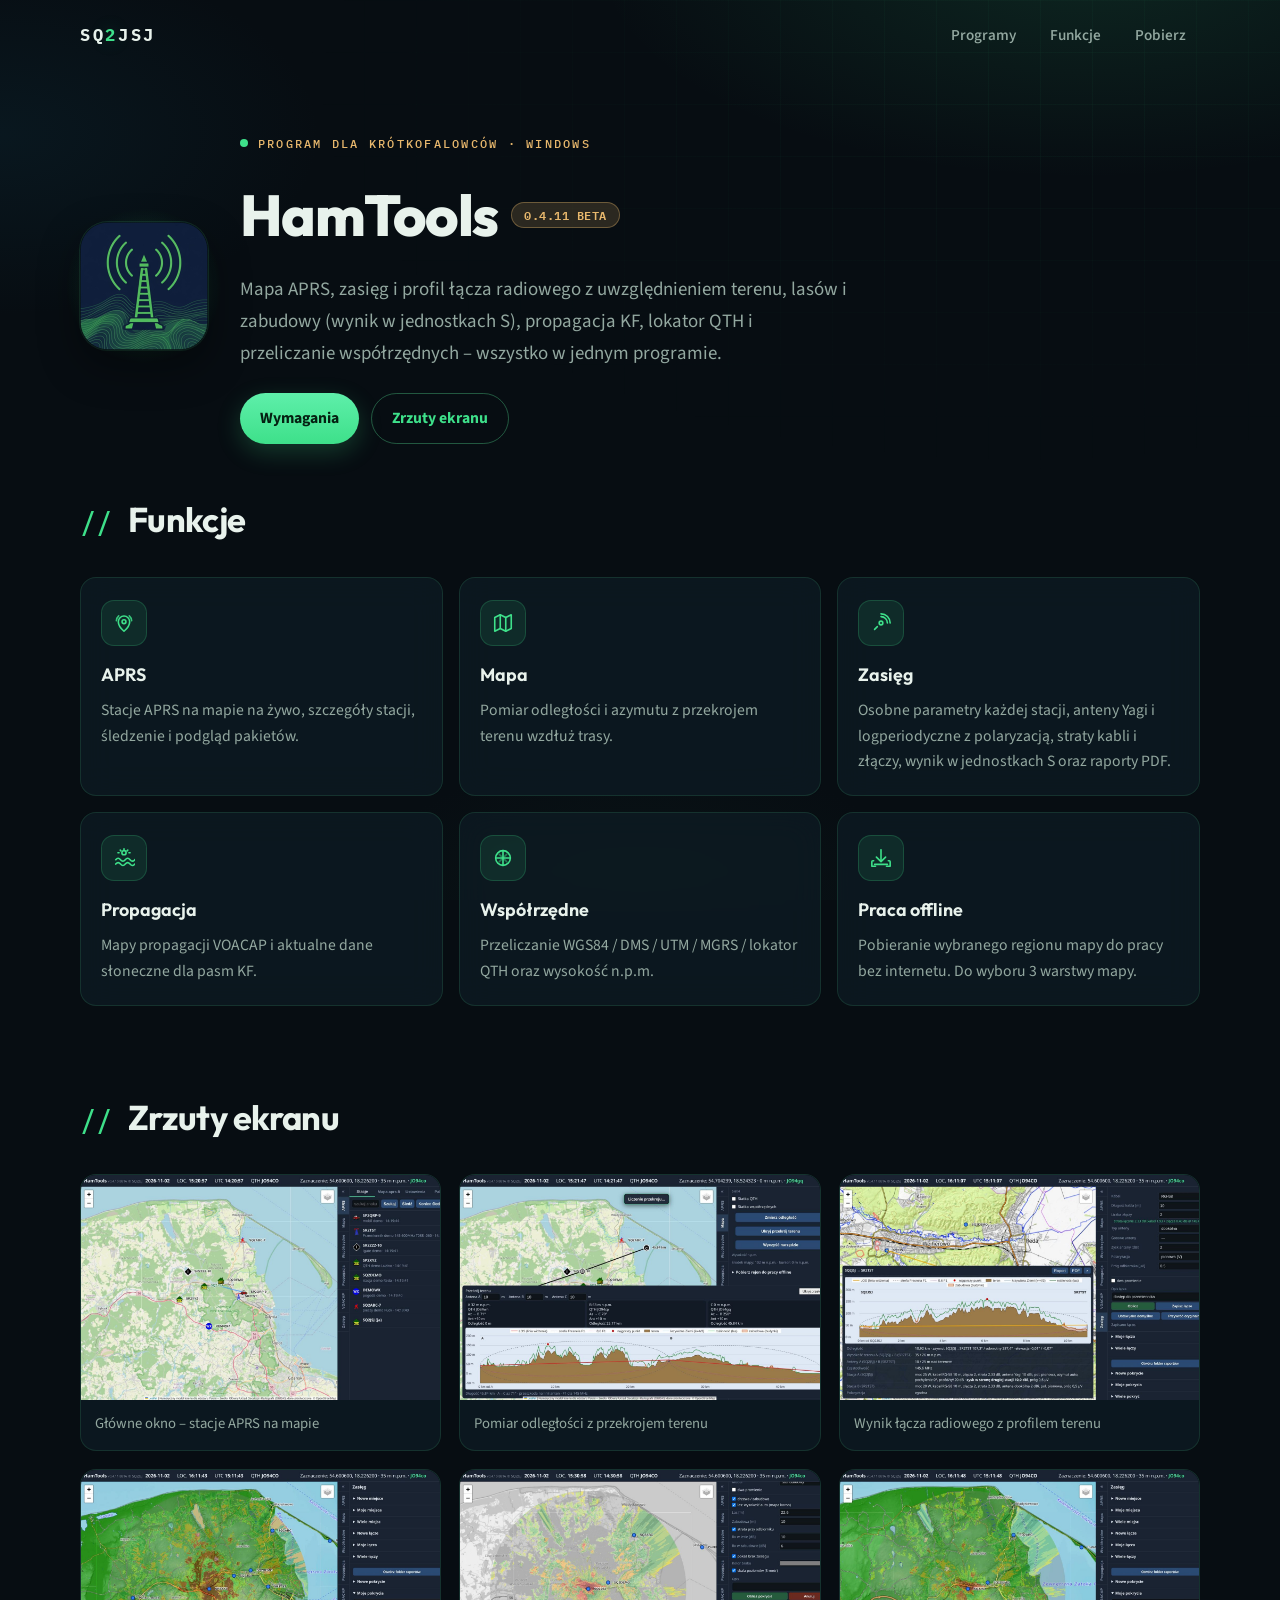
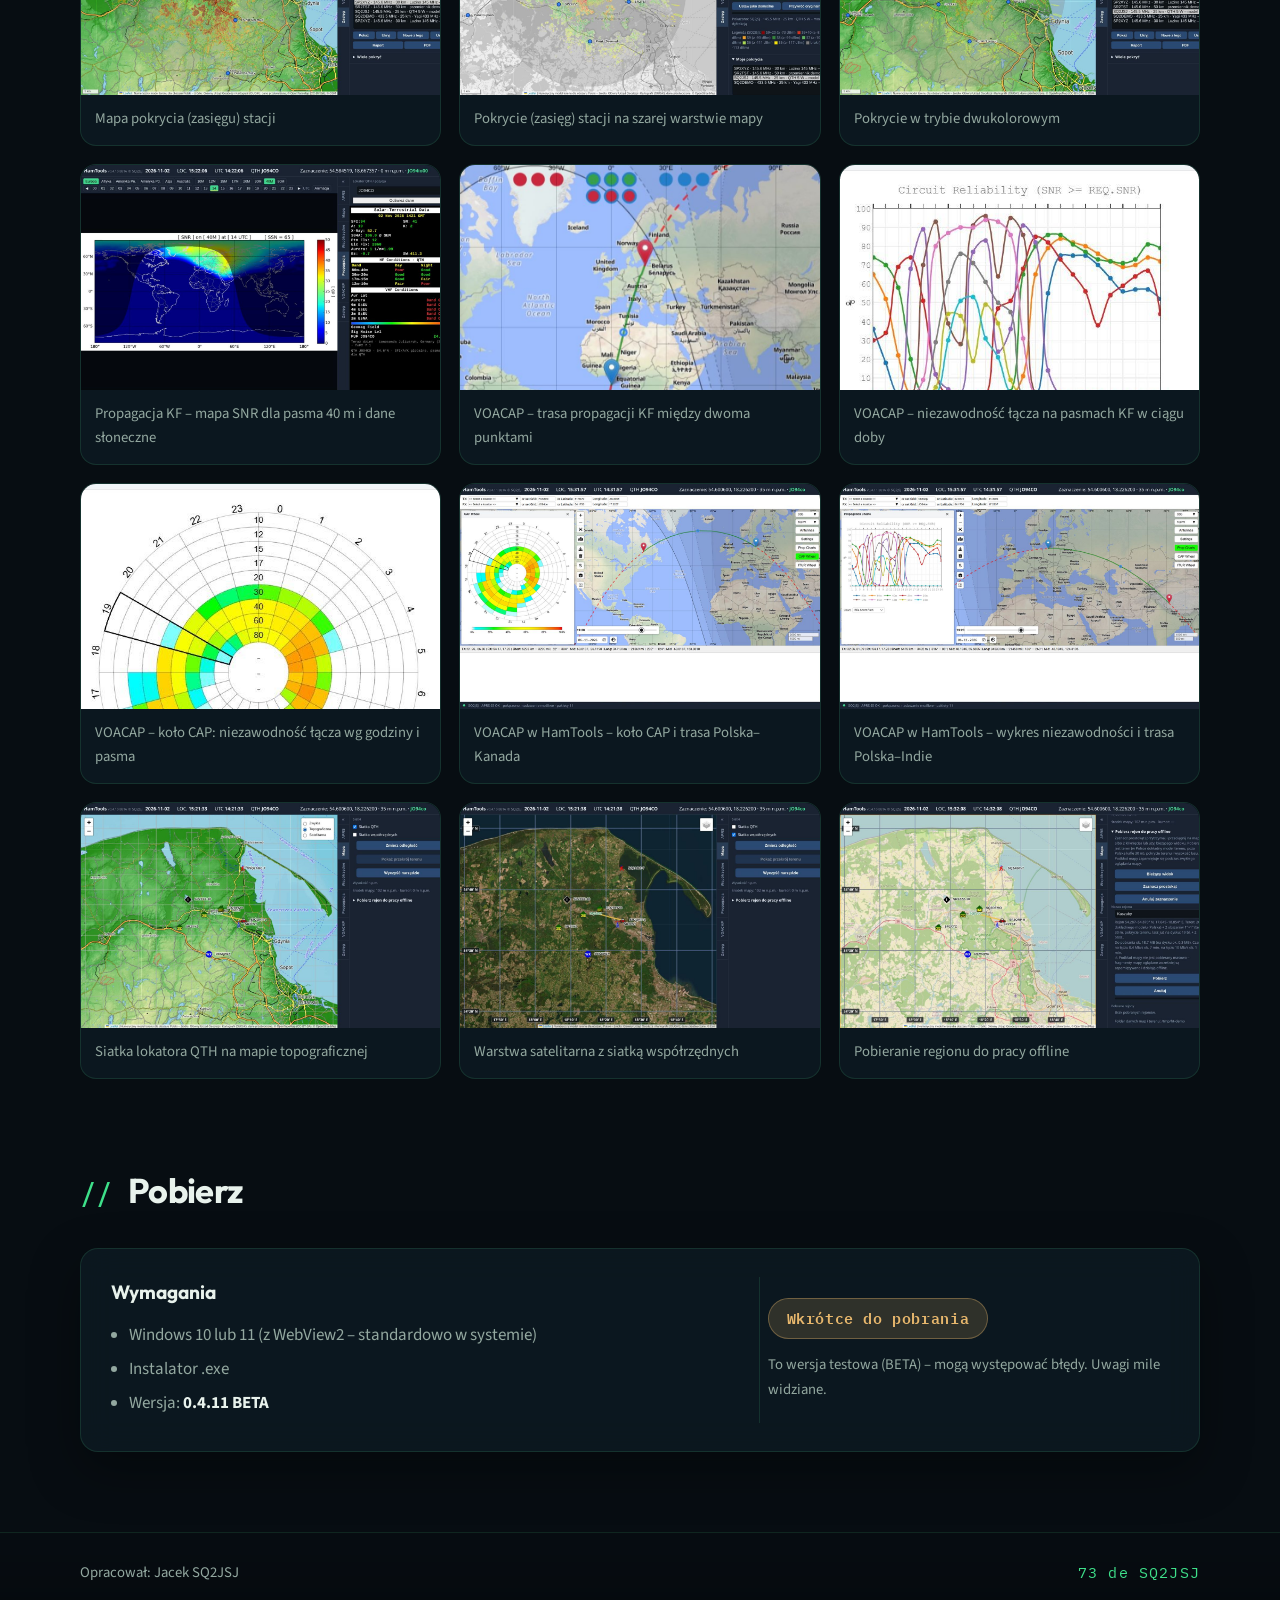
==== commit cbcb7035: "Zrzuty VOACAP: wykresy i mapy" ====
--- a/programy/hamtools.html
+++ b/programy/hamtools.html
@@ -198,6 +198,42 @@
         </figure>
         <figure>
           <div class="thumb">
+            <img src="../assets/img/37b-voacap-wykres.jpg" alt="VOACAP – niezawodność łącza na pasmach KF w ciągu doby" loading="lazy" width="640" height="400">
+            <span class="zoom" aria-hidden="true">
+              <svg viewBox="0 0 24 24" width="16" height="16" fill="none" stroke="currentColor" stroke-width="2"><circle cx="11" cy="11" r="7"/><path d="M20 20l-3-3"/></svg>
+            </span>
+          </div>
+          <figcaption>VOACAP – niezawodność łącza na pasmach KF w ciągu doby</figcaption>
+        </figure>
+        <figure>
+          <div class="thumb">
+            <img src="../assets/img/37c-voacap-kolo-cap.jpg" alt="VOACAP – koło CAP: niezawodność łącza wg godziny i pasma" loading="lazy" width="640" height="400">
+            <span class="zoom" aria-hidden="true">
+              <svg viewBox="0 0 24 24" width="16" height="16" fill="none" stroke="currentColor" stroke-width="2"><circle cx="11" cy="11" r="7"/><path d="M20 20l-3-3"/></svg>
+            </span>
+          </div>
+          <figcaption>VOACAP – koło CAP: niezawodność łącza wg godziny i pasma</figcaption>
+        </figure>
+        <figure>
+          <div class="thumb">
+            <img src="../assets/img/38-voacap-cap-mapa.jpg" alt="VOACAP w HamTools – koło CAP i trasa Polska–Kanada" loading="lazy" width="640" height="400">
+            <span class="zoom" aria-hidden="true">
+              <svg viewBox="0 0 24 24" width="16" height="16" fill="none" stroke="currentColor" stroke-width="2"><circle cx="11" cy="11" r="7"/><path d="M20 20l-3-3"/></svg>
+            </span>
+          </div>
+          <figcaption>VOACAP w HamTools – koło CAP i trasa Polska–Kanada</figcaption>
+        </figure>
+        <figure>
+          <div class="thumb">
+            <img src="../assets/img/39-voacap-wykresy-mapa.jpg" alt="VOACAP w HamTools – wykres niezawodności i trasa Polska–Indie" loading="lazy" width="640" height="400">
+            <span class="zoom" aria-hidden="true">
+              <svg viewBox="0 0 24 24" width="16" height="16" fill="none" stroke="currentColor" stroke-width="2"><circle cx="11" cy="11" r="7"/><path d="M20 20l-3-3"/></svg>
+            </span>
+          </div>
+          <figcaption>VOACAP w HamTools – wykres niezawodności i trasa Polska–Indie</figcaption>
+        </figure>
+        <figure>
+          <div class="thumb">
             <img src="../assets/img/13-mapa-topo-qth.jpg" alt="Siatka lokatora QTH na mapie topograficznej" loading="lazy" width="640" height="400">
             <span class="zoom" aria-hidden="true">
               <svg viewBox="0 0 24 24" width="16" height="16" fill="none" stroke="currentColor" stroke-width="2"><circle cx="11" cy="11" r="7"/><path d="M20 20l-3-3"/></svg>
